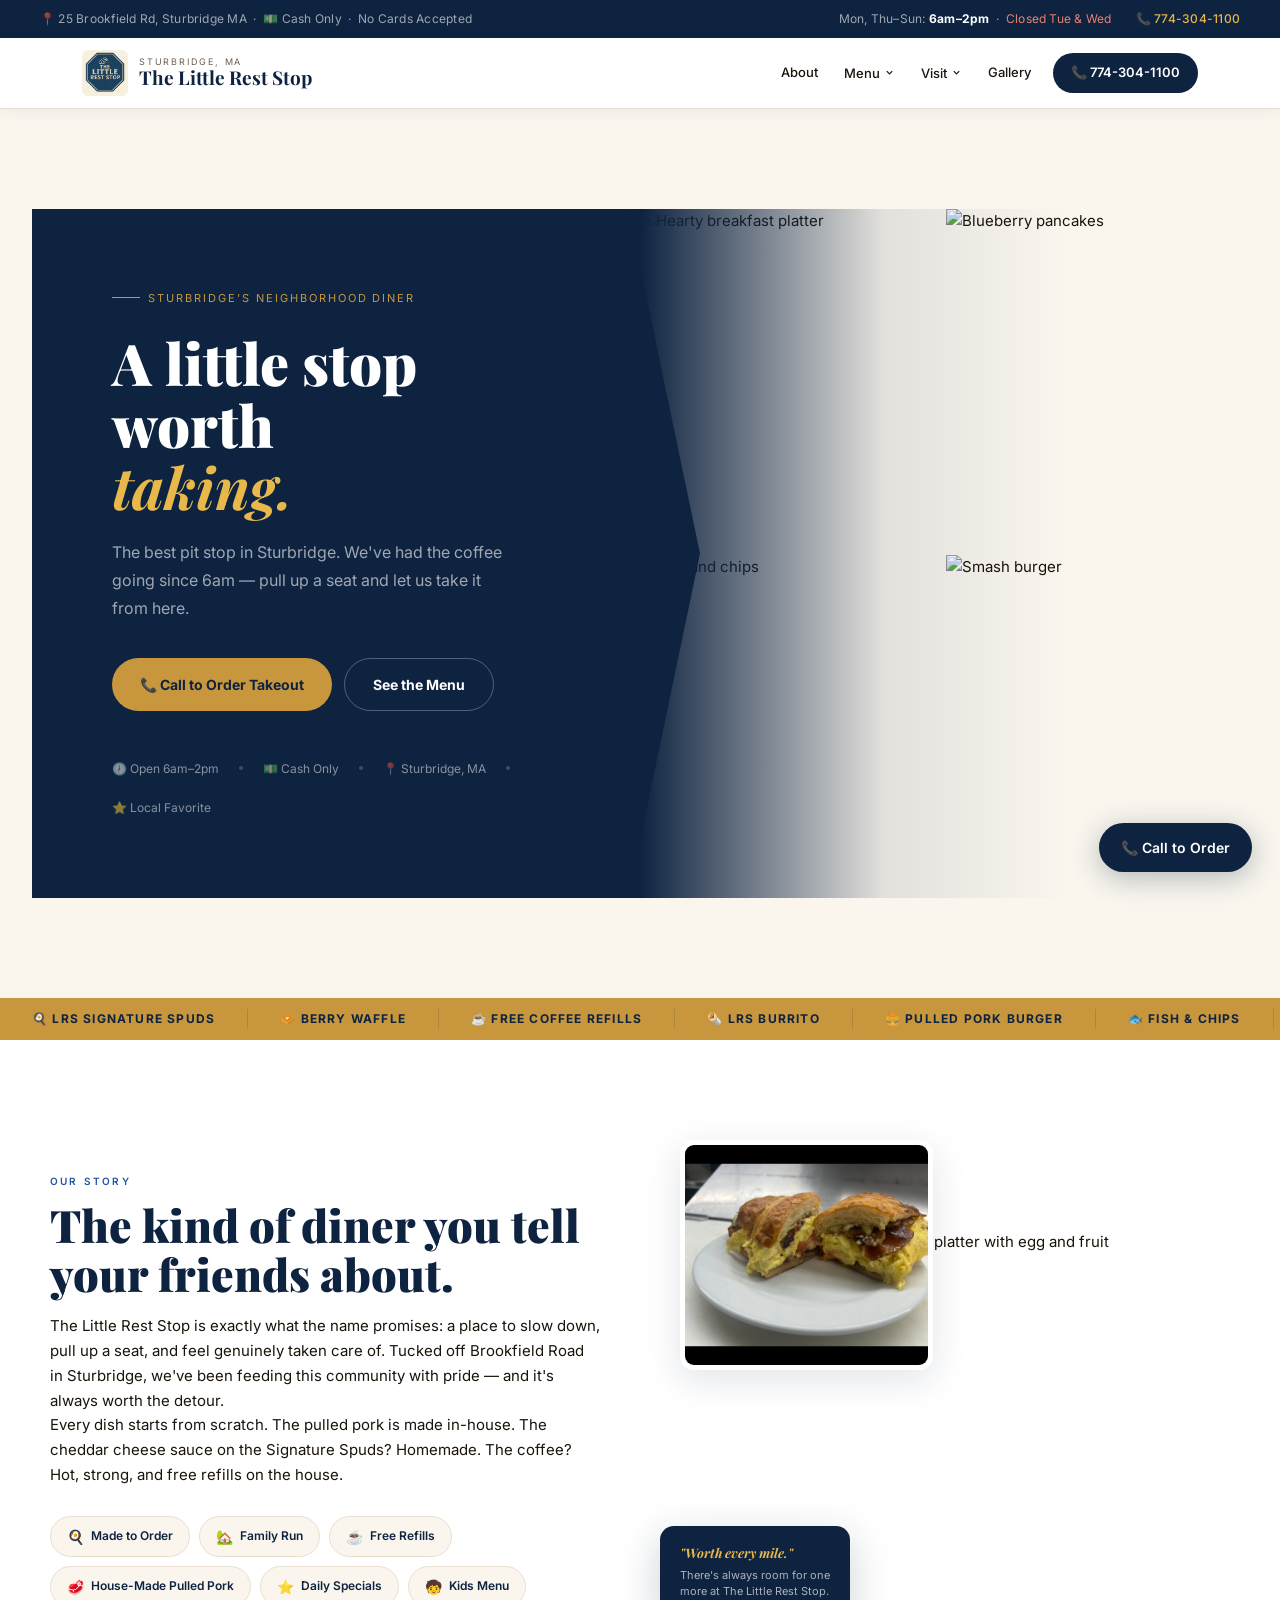
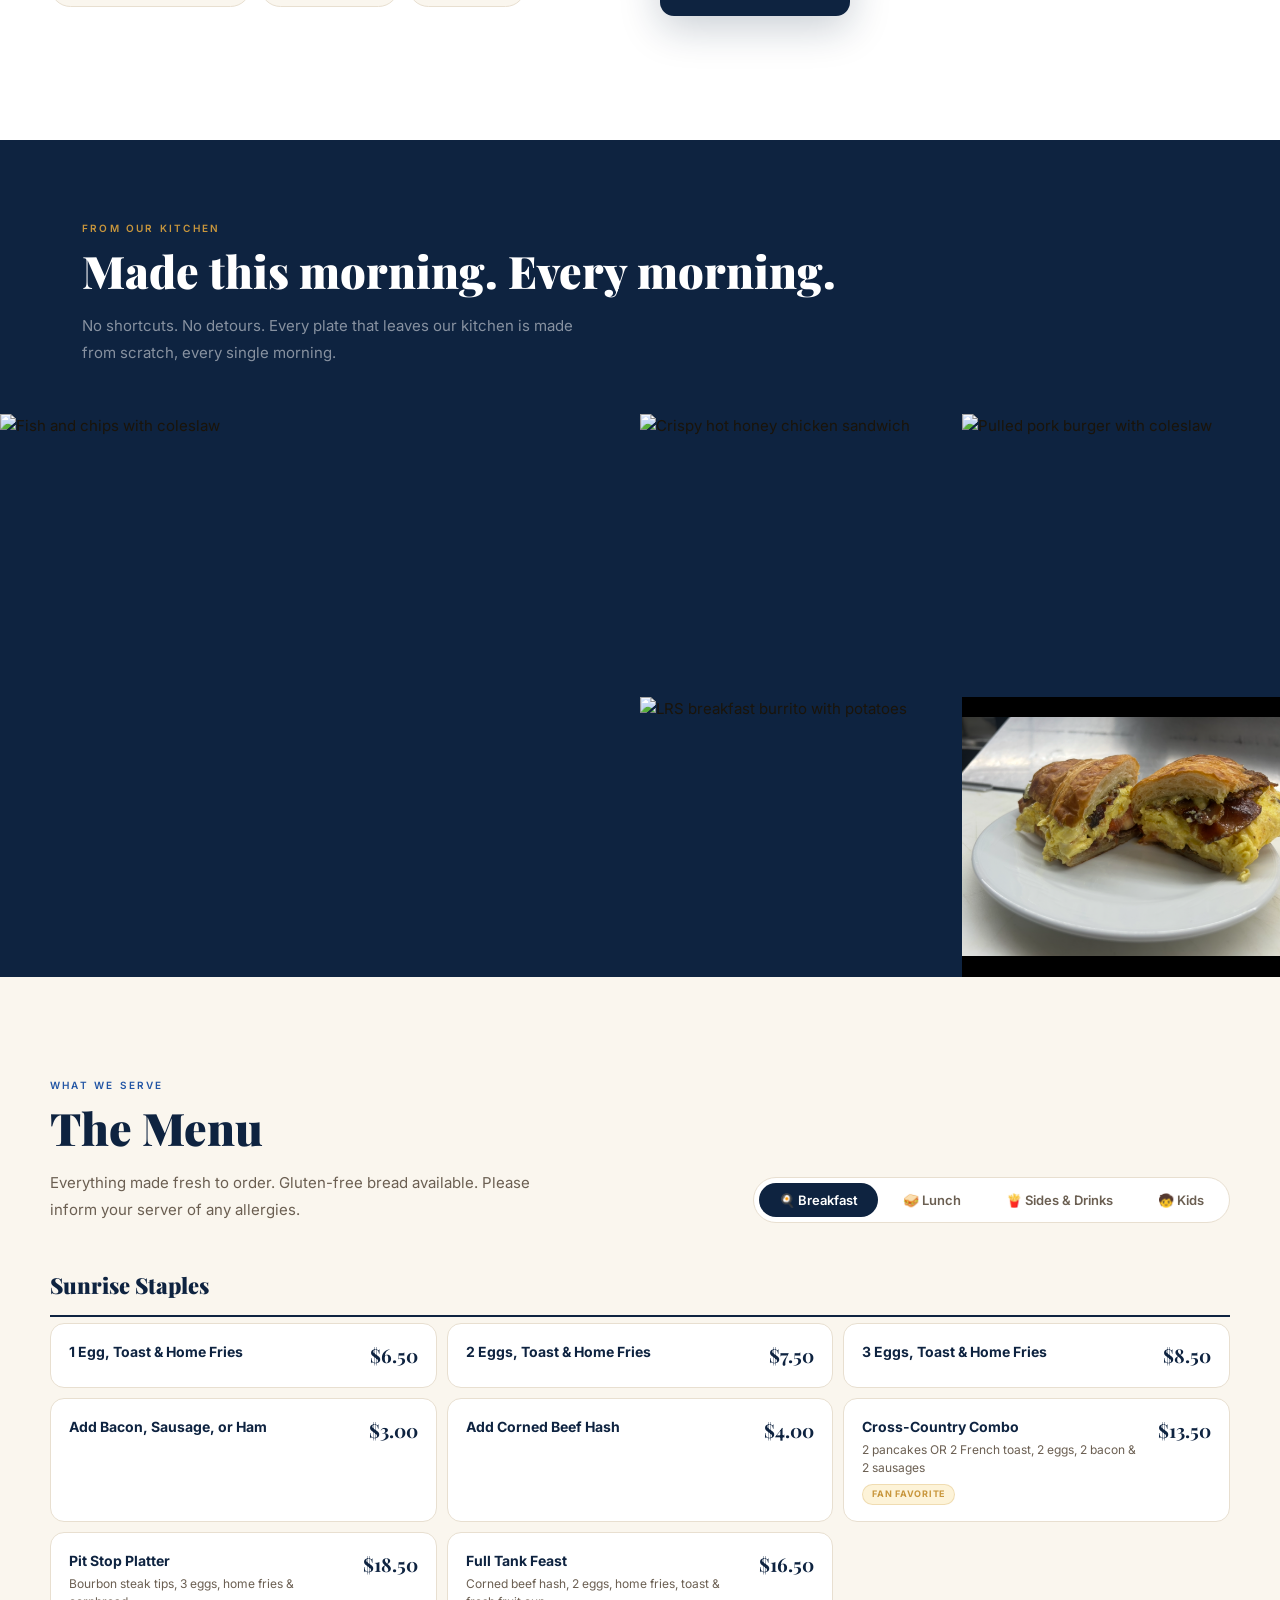
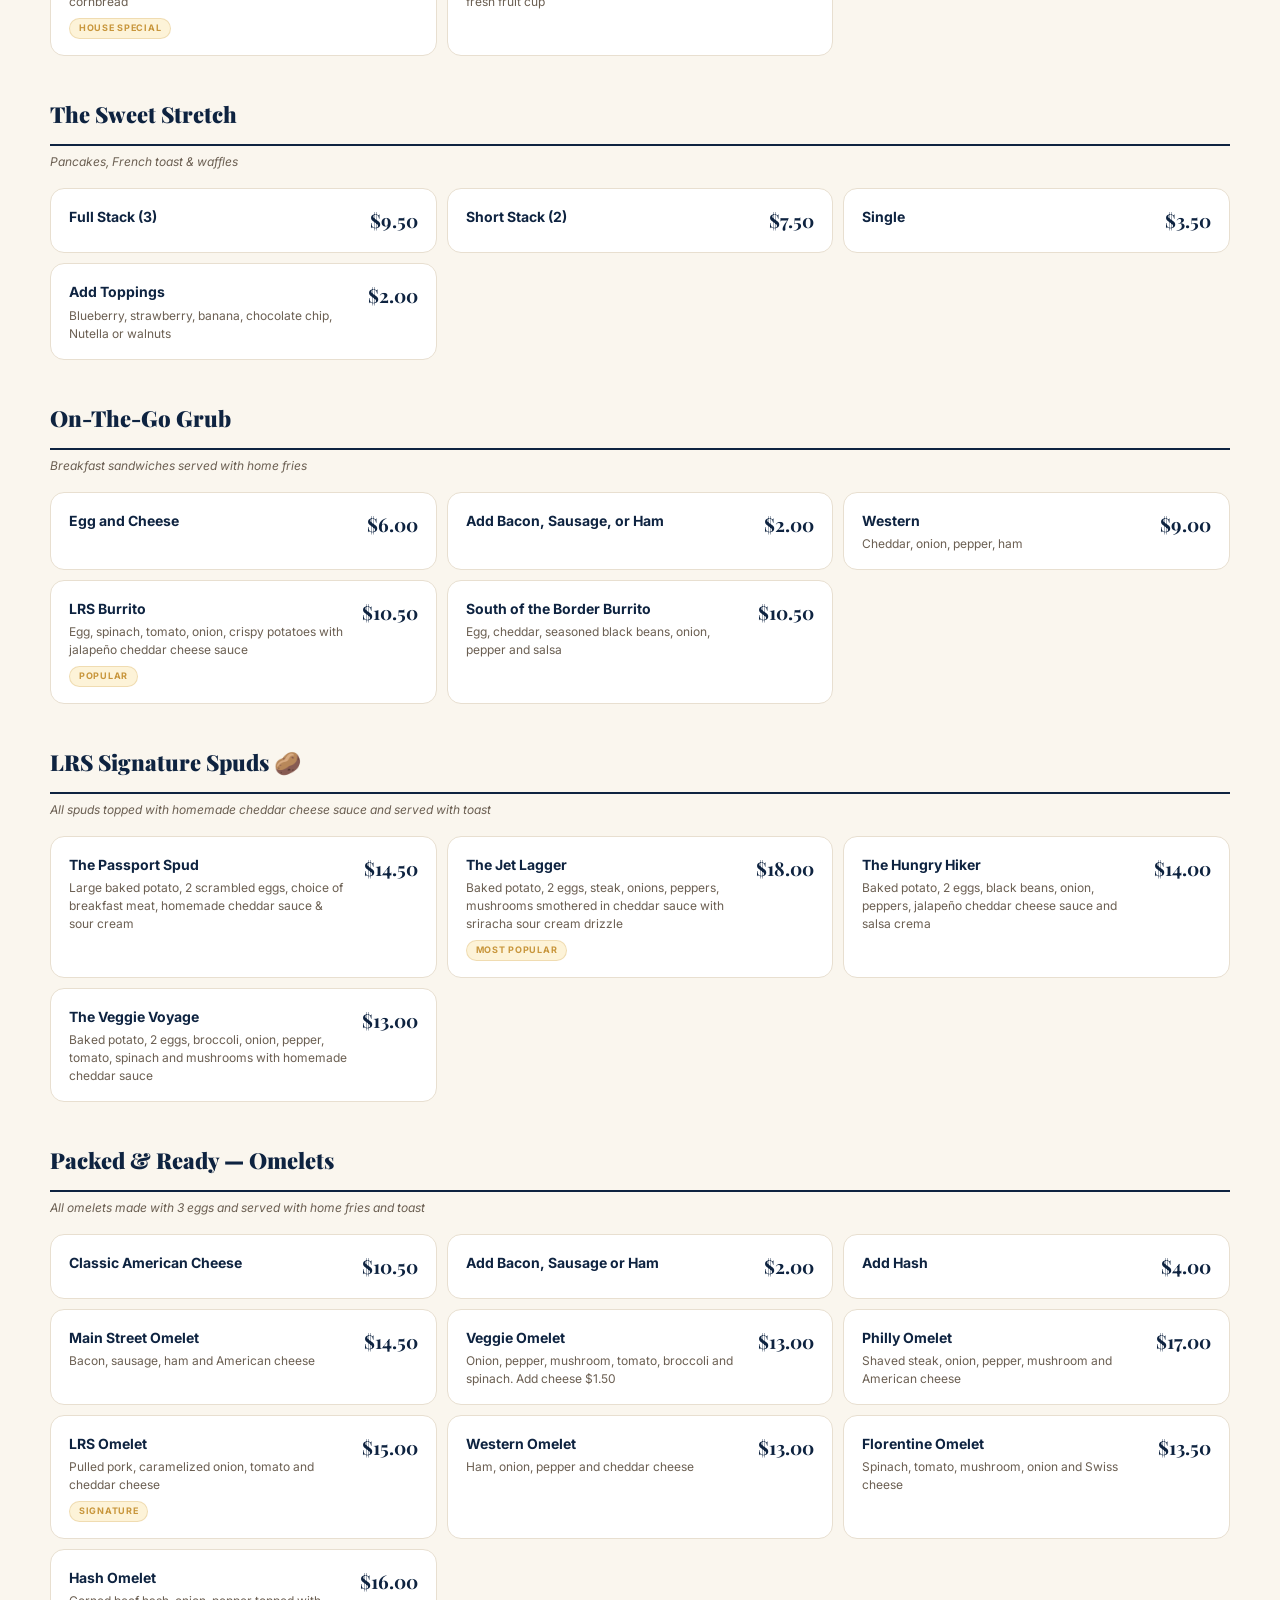
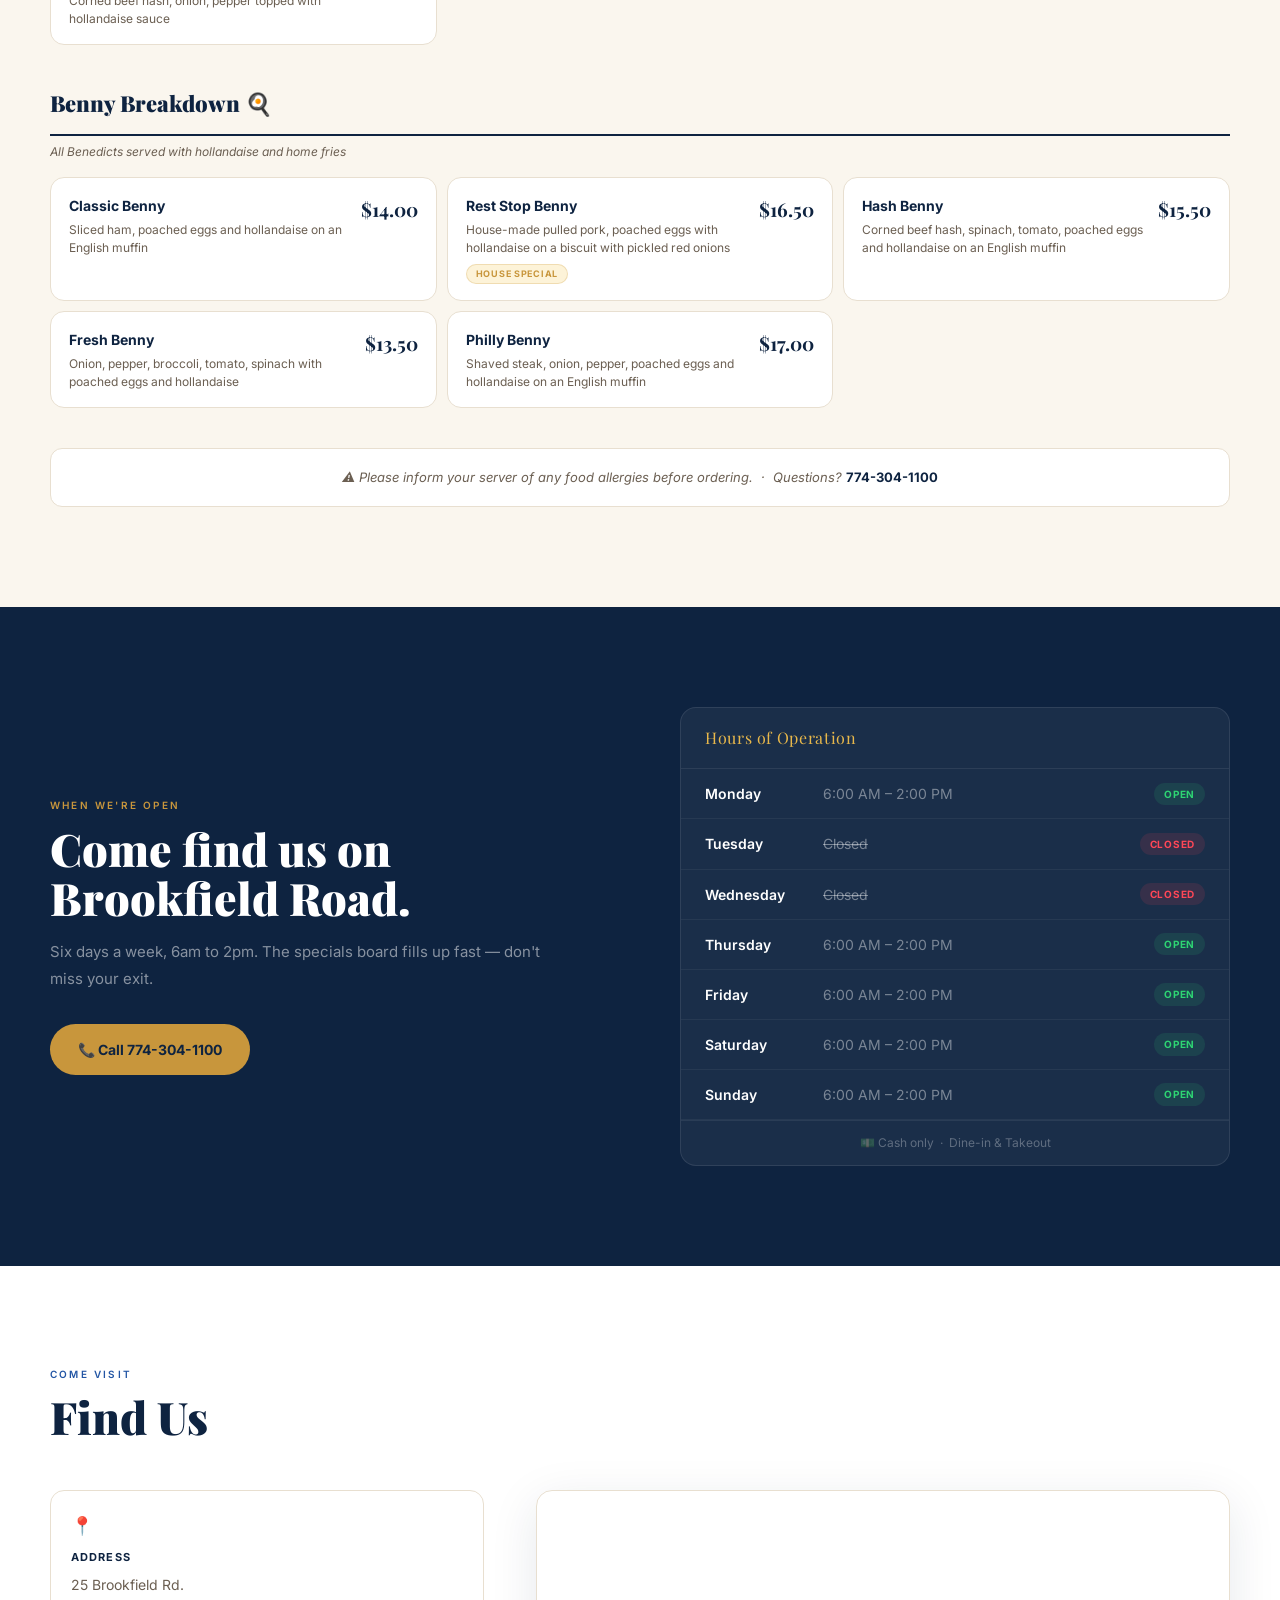
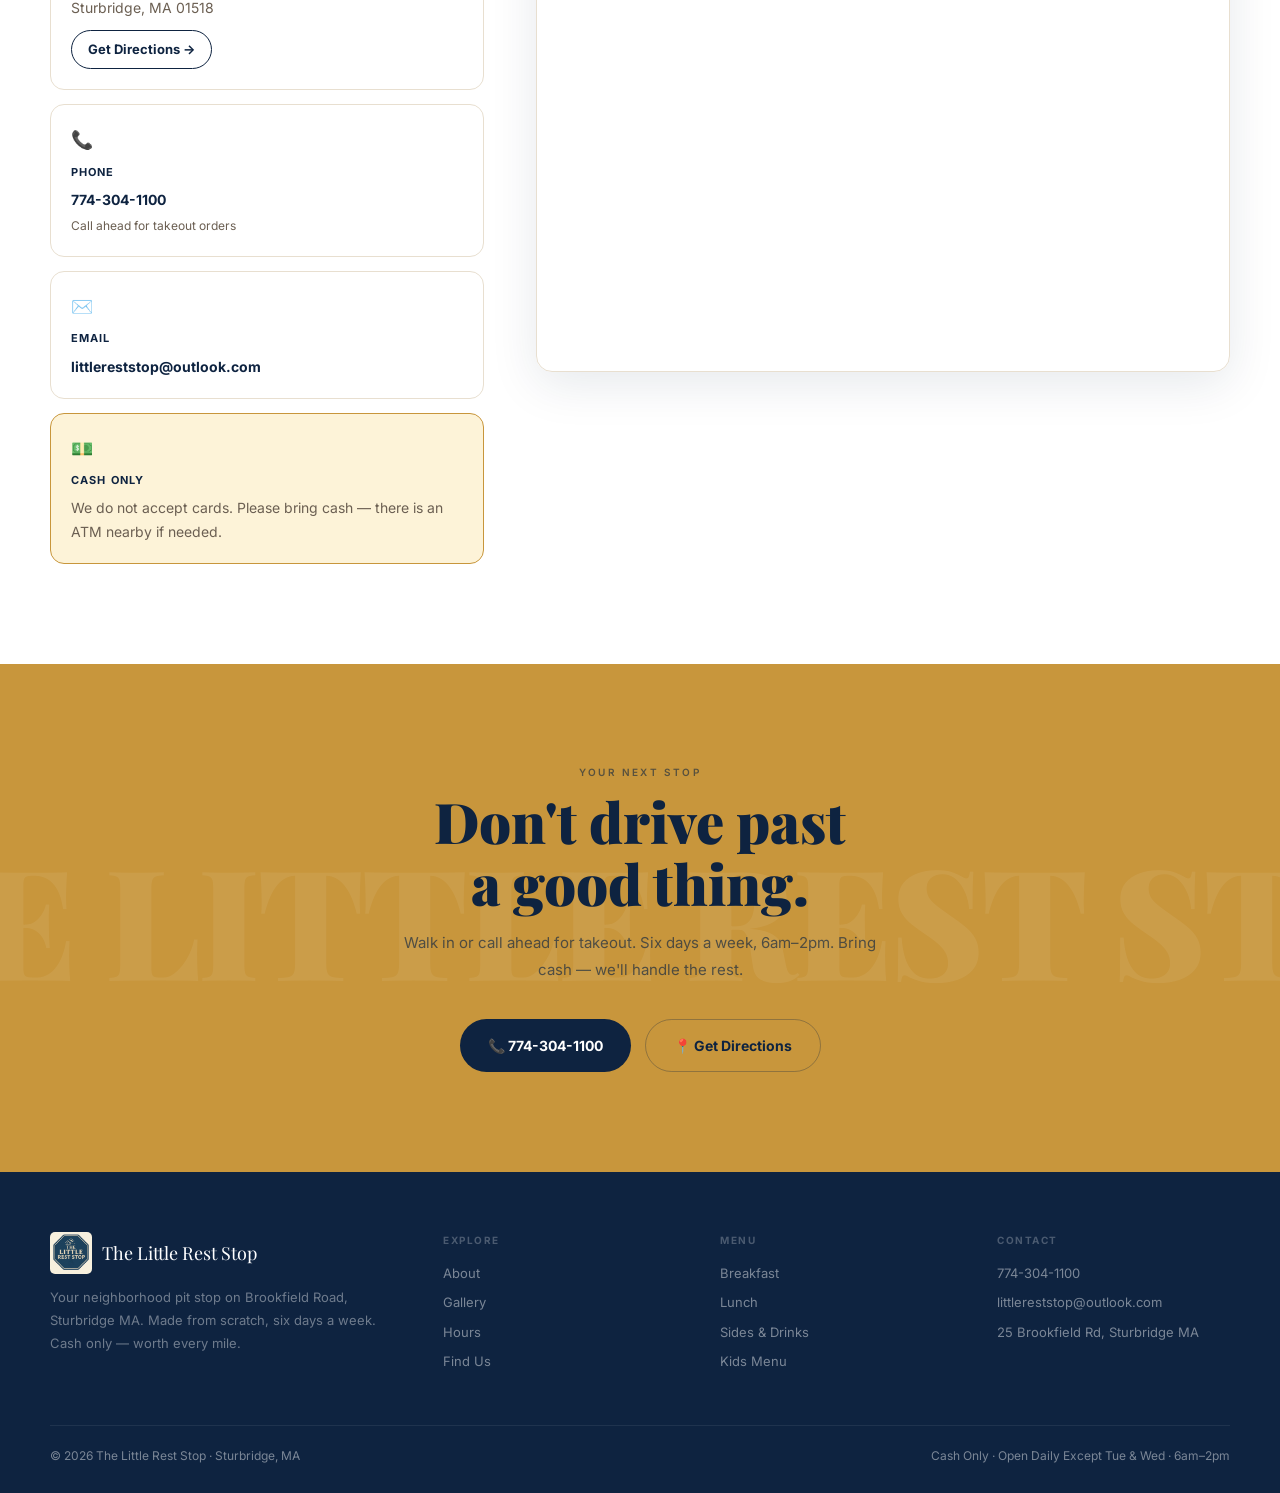
==== site/index.html @ a7ea1fb5 "Phase A: Move to projects, set up site/ folder and project-state" ====
<!DOCTYPE html>
<html lang="en">
<head>
<meta charset="UTF-8">
<meta name="viewport" content="width=device-width, initial-scale=1.0">
<title>The Little Rest Stop | Breakfast & Lunch Diner — Sturbridge, MA</title>
<meta name="description" content="Sturbridge's favorite neighborhood diner. Homestyle breakfast & lunch made fresh daily. Open 6am–2pm. Cash only. Call 774-304-1100.">
<meta name="keywords" content="diner Sturbridge MA, breakfast Sturbridge, Little Rest Stop, lunch Sturbridge Massachusetts">
<link rel="preconnect" href="https://fonts.googleapis.com">
<link href="https://fonts.googleapis.com/css2?family=Playfair+Display:ital,wght@0,700;0,900;1,700&family=Fraunces:ital,wght@0,400;0,700;1,400;1,700&family=Inter:wght@300;400;500;600&display=swap" rel="stylesheet">
<style>
*{box-sizing:border-box;margin:0;padding:0}
:root{
  --navy:#0e2340;
  --navy-mid:#1a3a5c;
  --navy-light:#2255a4;
  --cream:#faf6ee;
  --warm:#f5ede0;
  --gold:#c8963c;
  --gold-light:#e8b84b;
  --gold-pale:#fdf3d8;
  --text:#1a140a;
  --muted:#6b5f52;
  --border:#e8dfd0;
  --white:#ffffff;
  --green:#1e5c38;
  --red-soft:#c0392b;
}
html{scroll-behavior:smooth}
body{font-family:'Inter',sans-serif;background:var(--cream);color:var(--text);font-size:15px;line-height:1.65;overflow-x:hidden}

/* ══ STICKY CTA BAR (Sweetgreen-inspired — always visible) ══ */
.sticky-cta{
  position:fixed;bottom:0;left:0;right:0;z-index:900;
  background:var(--navy);
  padding:12px 24px;
  display:flex;align-items:center;justify-content:space-between;
  gap:12px;
  box-shadow:0 -4px 24px rgba(14,35,64,.25);
  display:none; /* shown on mobile via JS */
}
.sticky-cta-text{color:rgba(255,255,255,.7);font-size:13px}
.sticky-cta-text strong{color:white}
.sticky-cta a{
  background:var(--gold);color:var(--navy);
  padding:10px 22px;border-radius:50px;
  font-weight:700;font-size:14px;text-decoration:none;
  white-space:nowrap;flex-shrink:0;
}

/* ══ FLOAT CALL (desktop) ══ */
.float-call{
  position:fixed;bottom:28px;right:28px;z-index:800;
  background:var(--navy);color:white;
  padding:13px 22px;border-radius:50px;
  font-size:14px;font-weight:600;text-decoration:none;
  box-shadow:0 6px 28px rgba(14,35,64,.3);
  display:flex;align-items:center;gap:8px;
  transition:transform .2s,box-shadow .2s;
}
.float-call:hover{transform:translateY(-2px);box-shadow:0 10px 36px rgba(14,35,64,.4)}

/* ══ TOP INFO BAR ══ */
.topbar{
  background:var(--navy);
  color:rgba(255,255,255,.6);
  padding:9px 40px;font-size:12px;
  display:flex;justify-content:space-between;align-items:center;
  flex-wrap:wrap;gap:6px;letter-spacing:.02em;
}
.topbar a{color:var(--gold-light);text-decoration:none;font-weight:500}
.topbar-right{display:flex;gap:24px;align-items:center}
@media(max-width:640px){.topbar{display:none}}

/* ══ HEADER ══ */
.header{
  background:rgba(255,255,255,.97);
  backdrop-filter:blur(12px);
  border-bottom:1px solid var(--border);
  position:sticky;top:0;z-index:100;
  box-shadow:0 1px 16px rgba(14,35,64,.06);
}
.header-inner{
  max-width:1180px;margin:0 auto;
  padding:0 32px;height:70px;
  display:flex;align-items:center;justify-content:space-between;
}
.logo{display:flex;align-items:center;gap:11px;text-decoration:none}
.logo img{height:46px;width:46px;object-fit:contain;border-radius:6px;flex-shrink:0}
.logo-words{display:flex;flex-direction:column;line-height:1.1}
.logo-sub{font-size:9px;letter-spacing:.2em;text-transform:uppercase;color:var(--muted)}
.logo-name{font-family:'Playfair Display',serif;font-size:19px;font-weight:700;color:var(--navy)}

/* NAV */
.nav{display:flex;align-items:center;gap:2px}
.ni{position:relative}
.nl{
  display:flex;align-items:center;gap:4px;
  padding:8px 12px;border-radius:7px;
  font-size:13px;font-weight:500;color:var(--text);
  text-decoration:none;cursor:pointer;
  transition:background .15s,color .15s;
  background:none;border:none;font-family:inherit;white-space:nowrap;
}
.nl:hover{background:var(--cream);color:var(--navy)}
.nl svg{width:11px;height:11px;transition:transform .2s}
.ni:hover .nl svg{transform:rotate(180deg)}
/* dropdown */
.dd{
  position:absolute;top:calc(100%+8px);left:0;
  background:var(--white);border:1px solid var(--border);
  border-radius:12px;padding:6px;min-width:200px;
  box-shadow:0 20px 56px rgba(14,35,64,.13);
  opacity:0;visibility:hidden;transform:translateY(-8px);
  transition:opacity .2s,transform .2s,visibility .2s;z-index:300;
}
.ni:hover .dd{opacity:1;visibility:visible;transform:translateY(0)}
.dd a{display:block;padding:9px 13px;border-radius:7px;font-size:13px;color:var(--text);text-decoration:none;transition:background .15s}
.dd a:hover{background:var(--cream);color:var(--navy)}
.dd-label{font-size:10px;letter-spacing:.14em;text-transform:uppercase;color:var(--muted);padding:8px 13px 4px;display:block}
.nav-phone{
  background:var(--navy);color:white !important;
  padding:9px 18px !important;border-radius:50px !important;
  font-weight:600 !important;margin-left:8px;
}
.nav-phone:hover{background:var(--navy-mid) !important}
.hbg{display:none;background:none;border:none;cursor:pointer;padding:6px;color:var(--navy);font-size:22px}

/* ══ MOBILE MENU ══ */
.mm{display:none;position:fixed;inset:0;background:var(--white);z-index:600;flex-direction:column;padding:22px 28px;overflow-y:auto}
.mm.open{display:flex}
.mm-top{display:flex;justify-content:space-between;align-items:center;margin-bottom:32px}
.mm-close{background:none;border:none;cursor:pointer;font-size:26px;color:var(--navy)}
.mm-link{display:block;font-size:21px;font-family:'Playfair Display',serif;font-weight:700;color:var(--navy);text-decoration:none;padding:13px 0;border-bottom:1px solid var(--border)}
.mm-foot{margin-top:auto;padding-top:28px;display:flex;flex-direction:column;gap:10px}
.mm-foot a{display:block;text-align:center;padding:15px;border-radius:50px;font-size:15px;font-weight:700;text-decoration:none}
.mm-call{background:var(--navy);color:white}
.mm-dir{background:var(--warm);color:var(--navy)}

/* ══ HERO — Full-bleed food photography (Canlis/Farmacy inspired) ══ */
.hero{
  position:relative;
  min-height:94vh;
  display:grid;grid-template-columns:1fr 1fr;
  align-items:stretch;
  overflow:hidden;
}
/* Left: text */
.hero-left{
  background:var(--navy);
  padding:80px 60px 80px max(48px,calc(50vw - 560px));
  display:flex;flex-direction:column;justify-content:center;
  position:relative;z-index:2;
}
.hero-left::after{
  content:'';position:absolute;top:0;right:-60px;bottom:0;width:120px;
  background:var(--navy);
  clip-path:polygon(0 0,40% 0,100% 50%,40% 100%,0 100%);
  z-index:3;
}
.hero-eyebrow{
  display:inline-flex;align-items:center;gap:8px;
  font-size:11px;letter-spacing:.18em;text-transform:uppercase;
  color:var(--gold);margin-bottom:24px;
}
.hero-eyebrow::before{content:'';width:28px;height:1px;background:var(--gold)}
.hero h1{
  font-family:'Playfair Display',serif;
  font-size:clamp(38px,4.5vw,62px);
  line-height:1.08;color:white;
  font-weight:900;margin-bottom:20px;
}
.hero h1 em{font-style:italic;color:var(--gold-light);font-weight:700}
.hero-sub{
  font-size:16px;color:rgba(255,255,255,.6);
  max-width:400px;margin-bottom:36px;line-height:1.75;
}
.hero-ctas{display:flex;gap:12px;flex-wrap:wrap;margin-bottom:48px}
.btn{
  display:inline-flex;align-items:center;gap:7px;
  padding:14px 28px;border-radius:50px;
  font-size:14px;font-weight:700;text-decoration:none;
  transition:all .2s;cursor:pointer;border:none;font-family:inherit;
}
.btn-gold{background:var(--gold);color:var(--navy)}
.btn-gold:hover{background:var(--gold-light);transform:translateY(-1px);box-shadow:0 6px 24px rgba(200,150,60,.35)}
.btn-ghost{border:1.5px solid rgba(255,255,255,.28);color:white;background:none}
.btn-ghost:hover{border-color:white;background:rgba(255,255,255,.06)}
.btn-navy{background:var(--navy);color:white}
.btn-navy:hover{background:var(--navy-mid)}
.hero-trust{display:flex;align-items:center;gap:20px;flex-wrap:wrap}
.trust-item{display:flex;align-items:center;gap:7px;font-size:12px;color:rgba(255,255,255,.5)}
.trust-dot{width:4px;height:4px;border-radius:50%;background:rgba(255,255,255,.2)}

/* Right: photo mosaic */
.hero-right{
  position:relative;overflow:hidden;
  display:grid;grid-template-columns:1fr 1fr;grid-template-rows:1fr 1fr;gap:3px;
}
.hero-photo{overflow:hidden}
.hero-photo img{width:100%;height:100%;object-fit:cover;transition:transform 6s ease}
.hero-photo:hover img{transform:scale(1.04)}
.hero-photo:first-child{grid-row:span 2}
.hero-overlay{
  position:absolute;inset:0;
  background:linear-gradient(90deg,var(--navy) 0%,rgba(14,35,64,.1) 40%,transparent 70%);
  z-index:1;pointer-events:none;
}

/* ══ MARQUEE (gold tape) ══ */
.marquee{background:var(--gold);overflow:hidden;padding:11px 0;position:relative;z-index:5}
.mq-inner{display:flex;animation:mqscroll 30s linear infinite;width:max-content}
.mq-item{font-size:12px;font-weight:700;letter-spacing:.1em;text-transform:uppercase;color:var(--navy);white-space:nowrap;padding:0 32px;border-right:1px solid rgba(14,35,64,.15)}
@keyframes mqscroll{0%{transform:translateX(0)}100%{transform:translateX(-50%)}}

/* ══ SECTIONS ══ */
section{padding:100px 32px}
.container{max-width:1180px;margin:0 auto}
.eyebrow{font-size:10px;letter-spacing:.22em;text-transform:uppercase;color:var(--navy-light);margin-bottom:10px;display:block;font-weight:600}
.section-h{font-family:'Playfair Display',serif;font-size:clamp(28px,3.5vw,46px);color:var(--navy);line-height:1.1;margin-bottom:16px;font-weight:900}
.section-p{font-size:15px;color:var(--muted);line-height:1.8;max-width:500px}
.c{text-align:center}.section-p.c{margin:0 auto 44px}

/* ══ ABOUT — story-driven (Canlis/Farmacy inspired) ══ */
.about{background:var(--white)}
.about-wrap{display:grid;grid-template-columns:1fr 1fr;gap:80px;align-items:center}
.about-body p{color:var(--muted);line-height:1.85;margin-bottom:16px;font-size:15px}
.about-pills{display:flex;flex-wrap:wrap;gap:9px;margin-top:28px}
.pill{
  display:flex;align-items:center;gap:7px;
  background:var(--cream);border:1px solid var(--border);
  padding:8px 16px;border-radius:50px;
  font-size:12px;font-weight:600;color:var(--navy);
}
.pill-icon{font-size:14px}
/* image collage */
.about-photos{position:relative;height:500px}
.ap-main{position:absolute;right:0;bottom:0;width:75%;height:82%;border-radius:20px;overflow:hidden}
.ap-main img{width:100%;height:100%;object-fit:cover}
.ap-sm{position:absolute;top:0;left:0;width:46%;height:46%;border-radius:14px;overflow:hidden;border:5px solid white;box-shadow:0 10px 36px rgba(14,35,64,.12)}
.ap-sm img{width:100%;height:100%;object-fit:cover}
.ap-tag{
  position:absolute;bottom:24px;left:-20px;
  background:var(--navy);color:white;
  padding:16px 20px;border-radius:14px;max-width:190px;
  box-shadow:0 12px 40px rgba(14,35,64,.22);
}
.ap-tag strong{color:var(--gold-light);font-size:13px;display:block;margin-bottom:4px;font-family:'Playfair Display',serif;font-style:italic}
.ap-tag p{font-size:11px;color:rgba(255,255,255,.65);line-height:1.5}

/* ══ GALLERY — full-bleed grid (Canlis large photography) ══ */
.gallery-sec{background:var(--navy);padding:80px 0 0}
.gallery-intro{padding:0 32px;max-width:1180px;margin:0 auto 48px}
.gallery-intro .eyebrow{color:var(--gold)}
.gallery-intro .section-h{color:white}
.gallery-intro .section-p{color:rgba(255,255,255,.5)}
.photo-grid{
  display:grid;
  grid-template-columns:2fr 1fr 1fr;
  grid-template-rows:280px 280px;
  gap:3px;
}
.pg{overflow:hidden;position:relative;cursor:pointer}
.pg:first-child{grid-row:span 2}
.pg img{width:100%;height:100%;object-fit:cover;transition:transform .5s ease,filter .3s}
.pg:hover img{transform:scale(1.05);filter:brightness(1.08)}
.pg-label{
  position:absolute;bottom:0;left:0;right:0;
  background:linear-gradient(to top,rgba(14,35,64,.75) 0%,transparent 80%);
  padding:24px 20px 16px;
  opacity:0;transition:opacity .3s;
}
.pg:hover .pg-label{opacity:1}
.pg-label span{color:white;font-size:14px;font-weight:600;font-family:'Playfair Display',serif;font-style:italic}
/* row 2 photos */
.pg:nth-child(2),.pg:nth-child(3),.pg:nth-child(4),.pg:nth-child(5){height:100%}

/* ══ MENU — tab layout, card-based (Dishoom personality) ══ */
.menu-sec{background:var(--cream)}
.menu-header{
  display:flex;justify-content:space-between;
  align-items:flex-end;margin-bottom:44px;flex-wrap:wrap;gap:16px;
}
.tabs{
  display:flex;gap:5px;background:var(--white);
  padding:5px;border-radius:50px;border:1px solid var(--border);flex-wrap:wrap;
}
.tab{
  padding:9px 20px;border-radius:50px;border:none;
  font-family:inherit;font-size:13px;font-weight:600;cursor:pointer;
  background:none;color:var(--muted);transition:all .2s;white-space:nowrap;
}
.tab.on{background:var(--navy);color:white}
.panel{display:none}.panel.on{display:block}
/* category */
.cat{margin-bottom:40px}
.cat-head{
  display:flex;align-items:center;gap:12px;
  margin-bottom:6px;padding-bottom:12px;
  border-bottom:2px solid var(--navy);
}
.cat-title{font-family:'Playfair Display',serif;font-size:22px;font-weight:900;color:var(--navy)}
.cat-note{font-size:12px;color:var(--muted);font-style:italic;margin-bottom:16px}
.cat-grid{display:grid;grid-template-columns:repeat(auto-fill,minmax(290px,1fr));gap:10px}
.mi{
  background:var(--white);border:1px solid var(--border);
  border-radius:14px;padding:16px 18px;
  display:flex;justify-content:space-between;align-items:flex-start;gap:14px;
  transition:box-shadow .2s,transform .15s;
}
.mi:hover{box-shadow:0 6px 24px rgba(14,35,64,.08);transform:translateY(-2px)}
.mi-n{font-weight:700;font-size:14px;color:var(--navy);margin-bottom:3px}
.mi-d{font-size:12px;color:var(--muted);line-height:1.5}
.mi-tag{
  display:inline-block;margin-top:7px;
  font-size:9px;letter-spacing:.08em;text-transform:uppercase;
  background:var(--gold-pale);color:var(--gold);
  padding:2px 9px;border-radius:50px;border:1px solid rgba(200,150,60,.25);
  font-weight:700;
}
.mi-price{
  font-family:'Playfair Display',serif;font-size:19px;
  font-weight:700;color:var(--navy);white-space:nowrap;flex-shrink:0;
}
/* sides table */
.sides-grid{display:grid;grid-template-columns:repeat(auto-fill,minmax(185px,1fr));gap:8px}
.si{
  background:var(--white);border:1px solid var(--border);border-radius:10px;
  padding:11px 15px;display:flex;justify-content:space-between;align-items:center;
}
.si-n{font-size:13px;font-weight:500;color:var(--text)}
.si-p{font-family:'Playfair Display',serif;font-size:15px;font-weight:700;color:var(--navy)}
.menu-note{
  margin-top:32px;text-align:center;
  background:var(--white);border:1px solid var(--border);border-radius:12px;
  padding:18px;font-size:13px;color:var(--muted);font-style:italic;
}
.menu-note a{color:var(--navy);font-weight:700;text-decoration:none;font-style:normal}

/* ══ HOURS — Dark section ══ */
.hours-sec{background:var(--navy)}
.hours-wrap{display:grid;grid-template-columns:1fr 1fr;gap:80px;align-items:center}
.hours-wrap .eyebrow{color:var(--gold)}
.hours-wrap .section-h{color:white}
.hours-wrap .section-p{color:rgba(255,255,255,.5);margin-bottom:32px}
.htable{background:rgba(255,255,255,.05);border-radius:16px;overflow:hidden;border:1px solid rgba(255,255,255,.09)}
.htable-title{padding:17px 24px;font-family:'Playfair Display',serif;font-size:16px;color:var(--gold-light);border-bottom:1px solid rgba(255,255,255,.08);letter-spacing:.04em}
.hr2{display:flex;align-items:center;padding:13px 24px;border-bottom:1px solid rgba(255,255,255,.05);gap:10px}
.hr2:last-of-type{border-bottom:none}
.hday{font-size:14px;font-weight:600;color:white;width:108px;flex-shrink:0}
.htime{flex:1;font-size:14px;color:rgba(255,255,255,.42)}
.hb{font-size:10px;font-weight:700;letter-spacing:.07em;text-transform:uppercase;padding:3px 10px;border-radius:50px}
.ho{background:rgba(46,213,115,.12);color:#2ed573}
.hc{background:rgba(255,71,87,.12);color:#ff4757}
.htable-foot{padding:12px 24px;font-size:12px;color:rgba(255,255,255,.3);text-align:center;border-top:1px solid rgba(255,255,255,.07)}

/* ══ LOCATION ══ */
.loc-sec{background:var(--white)}
.loc-wrap{display:grid;grid-template-columns:1fr 1.6fr;gap:52px;align-items:start;margin-top:48px}
.loc-cards{display:flex;flex-direction:column;gap:14px}
.lc{border:1px solid var(--border);border-radius:14px;padding:20px;transition:box-shadow .2s,border-color .2s}
.lc:hover{box-shadow:0 4px 18px rgba(14,35,64,.07);border-color:rgba(14,35,64,.15)}
.lc.hl{border-color:var(--gold);background:var(--gold-pale)}
.lc-icon{font-size:18px;margin-bottom:8px;display:block}
.lc h3{font-size:11px;font-weight:700;text-transform:uppercase;letter-spacing:.1em;color:var(--navy);margin-bottom:7px}
.lc p{font-size:14px;color:var(--muted);line-height:1.65}
.lc a{color:var(--navy);font-weight:700;text-decoration:none}
.lc a:hover{text-decoration:underline}
.dir-btn{
  display:inline-flex;align-items:center;gap:5px;
  margin-top:10px;padding:8px 16px;border-radius:50px;
  border:1.5px solid var(--navy);color:var(--navy);
  font-size:13px;font-weight:700;text-decoration:none;
  transition:all .2s;
}
.dir-btn:hover{background:var(--navy);color:white}
.map-block{border-radius:16px;overflow:hidden;box-shadow:0 12px 48px rgba(14,35,64,.1);border:1px solid var(--border)}
.map-block iframe{display:block}

/* ══ CTA SECTION (Sweetgreen-inspired — big, bold, conversion) ══ */
.cta-sec{
  background:var(--gold);
  padding:100px 32px;text-align:center;
  position:relative;overflow:hidden;
}
.cta-sec::before{
  content:'THE LITTLE REST STOP';
  position:absolute;top:50%;left:50%;transform:translate(-50%,-50%);
  font-family:'Playfair Display',serif;font-size:clamp(60px,12vw,160px);
  font-weight:900;color:rgba(255,255,255,.07);white-space:nowrap;
  pointer-events:none;letter-spacing:-.02em;
}
.cta-inner{max-width:600px;margin:0 auto;position:relative;z-index:1}
.cta-sec .eyebrow{color:rgba(14,35,64,.6)}
.cta-sec .section-h{color:var(--navy);font-size:clamp(32px,5vw,56px)}
.cta-sec .section-p{color:rgba(14,35,64,.65);margin:0 auto 36px}
.cta-btns{display:flex;gap:14px;justify-content:center;flex-wrap:wrap}

/* ══ FOOTER ══ */
footer{background:var(--navy);color:rgba(255,255,255,.45);padding:60px 32px 28px}
.footer-in{max-width:1180px;margin:0 auto}
.footer-top{display:grid;grid-template-columns:1.5fr 1fr 1fr 1fr;gap:44px;margin-bottom:44px}
.f-logo{display:flex;align-items:center;gap:10px;margin-bottom:12px}
.f-logo img{height:42px;width:42px;object-fit:contain;border-radius:5px}
.f-logo-name{font-family:'Playfair Display',serif;font-size:18px;color:white}
.f-brand p{font-size:13px;line-height:1.75;color:rgba(255,255,255,.4)}
.f-col h4{font-size:10px;letter-spacing:.15em;text-transform:uppercase;color:rgba(255,255,255,.25);margin-bottom:14px}
.f-col a{display:block;font-size:13px;color:rgba(255,255,255,.45);text-decoration:none;margin-bottom:8px;transition:color .2s}
.f-col a:hover{color:var(--gold-light)}
.footer-bot{
  border-top:1px solid rgba(255,255,255,.07);padding-top:20px;
  display:flex;justify-content:space-between;flex-wrap:wrap;
  gap:8px;font-size:12px;
}

/* ══ REVEAL ANIMATION ══ */
.rev{opacity:0;transform:translateY(22px);transition:opacity .65s ease,transform .65s ease}
.rev.in{opacity:1;transform:translateY(0)}
.d1{transition-delay:.1s}.d2{transition-delay:.2s}.d3{transition-delay:.3s}

/* ══ RESPONSIVE ══ */
@media(max-width:1024px){
  .hero{grid-template-columns:1fr;min-height:auto}
  .hero-left{padding:72px 24px;clip-path:none}
  .hero-left::after{display:none}
  .hero-right{height:340px;grid-template-columns:1fr 1fr 1fr;grid-template-rows:1fr}
  .hero-photo:first-child{grid-row:span 1}
  .about-wrap,.hours-wrap,.loc-wrap{grid-template-columns:1fr;gap:40px}
  .about-photos{height:300px}
  .photo-grid{grid-template-columns:1fr 1fr;grid-template-rows:200px 200px}
  .pg:first-child{grid-row:span 1}
  .footer-top{grid-template-columns:1fr 1fr;gap:28px}
}
@media(max-width:768px){
  .nav{display:none}
  .hbg{display:block}
  section{padding:64px 20px}
  .hero-left{padding:60px 20px}
  .hero-right{display:none}
  .photo-grid{grid-template-columns:1fr 1fr;grid-template-rows:170px 170px}
  .menu-header{flex-direction:column;align-items:flex-start}
  .tabs{width:100%}
  .footer-top{grid-template-columns:1fr}
  .cta-sec{padding:72px 20px}
  .float-call{display:none}
  .sticky-cta{display:flex}
}
</style>
</head>
<body>

<!-- STICKY MOBILE CTA (Sweetgreen inspired) -->
<div class="sticky-cta" id="stickyCta">
  <div class="sticky-cta-text"><strong>The Little Rest Stop</strong><br>Open 6am–2pm · Cash Only</div>
  <a href="tel:7743041100">📞 Call to Order</a>
</div>

<!-- FLOAT CALL (desktop) -->
<a href="tel:7743041100" class="float-call">📞 Call to Order</a>

<!-- TOP BAR -->
<div class="topbar">
  <span>📍 25 Brookfield Rd, Sturbridge MA &nbsp;·&nbsp; 💵 Cash Only &nbsp;·&nbsp; No Cards Accepted</span>
  <div class="topbar-right">
    <span>Mon, Thu–Sun: <strong style="color:white">6am–2pm</strong> &nbsp;·&nbsp; <span style="color:rgba(255,140,120,.9)">Closed Tue & Wed</span></span>
    <a href="tel:7743041100">📞 774-304-1100</a>
  </div>
</div>

<!-- HEADER -->
<header class="header">
  <div class="header-inner">
    <a href="#" class="logo">
      <img src="logo.jpeg" alt="The Little Rest Stop logo">
      <div class="logo-words">
        <span class="logo-sub">Sturbridge, MA</span>
        <span class="logo-name">The Little Rest Stop</span>
      </div>
    </a>
    <nav class="nav">
      <div class="ni"><a href="#about" class="nl">About</a></div>
      <div class="ni">
        <button class="nl">Menu <svg viewBox="0 0 24 24" fill="none" stroke="currentColor" stroke-width="2.5"><path d="M6 9l6 6 6-6"/></svg></button>
        <div class="dd">
          <span class="dd-label">Browse Menu</span>
          <a href="#menu" onclick="setTab('breakfast')">🍳 Breakfast</a>
          <a href="#menu" onclick="setTab('lunch')">🥪 Lunch</a>
          <a href="#menu" onclick="setTab('sides')">🍟 Sides & Drinks</a>
          <a href="#menu" onclick="setTab('kids')">🧒 Kids Menu</a>
        </div>
      </div>
      <div class="ni">
        <button class="nl">Visit <svg viewBox="0 0 24 24" fill="none" stroke="currentColor" stroke-width="2.5"><path d="M6 9l6 6 6-6"/></svg></button>
        <div class="dd">
          <span class="dd-label">Plan Your Visit</span>
          <a href="#hours">🕖 Hours</a>
          <a href="#gallery">📸 Gallery</a>
          <a href="#location">📍 Find Us</a>
          <a href="https://maps.google.com/?q=25+Brookfield+Rd+Sturbridge+MA" target="_blank">🗺️ Directions</a>
        </div>
      </div>
      <div class="ni"><a href="#gallery" class="nl">Gallery</a></div>
      <a href="tel:7743041100" class="nl nav-phone">📞 774-304-1100</a>
    </nav>
    <button class="hbg" onclick="toggleMM()">☰</button>
  </div>
</header>

<!-- MOBILE MENU -->
<div class="mm" id="mm">
  <div class="mm-top">
    <img src="logo.jpeg" alt="Logo" style="height:42px;border-radius:5px">
    <button class="mm-close" onclick="toggleMM()">✕</button>
  </div>
  <a href="#about" class="mm-link" onclick="toggleMM()">About</a>
  <a href="#menu" class="mm-link" onclick="toggleMM();setTab('breakfast')">Breakfast</a>
  <a href="#menu" class="mm-link" onclick="toggleMM();setTab('lunch')">Lunch</a>
  <a href="#hours" class="mm-link" onclick="toggleMM()">Hours</a>
  <a href="#gallery" class="mm-link" onclick="toggleMM()">Gallery</a>
  <a href="#location" class="mm-link" onclick="toggleMM()">Find Us</a>
  <div class="mm-foot">
    <a href="tel:7743041100" class="mm-call">📞 774-304-1100</a>
    <a href="https://maps.google.com/?q=25+Brookfield+Rd+Sturbridge+MA" target="_blank" class="mm-dir">📍 Get Directions</a>
  </div>
</div>

<!-- HERO — split: story left, food photos right -->
<section class="hero" aria-label="Hero section">
  <div class="hero-left">
    <div class="hero-eyebrow">Sturbridge's Neighborhood Diner</div>
    <h1>A little stop<br>worth<br><em>taking.</em></h1>
    <p class="hero-sub">The best pit stop in Sturbridge. We've had the coffee going since 6am — pull up a seat and let us take it from here.</p>
    <div class="hero-ctas">
      <a href="tel:7743041100" class="btn btn-gold">📞 Call to Order Takeout</a>
      <a href="#menu" class="btn btn-ghost">See the Menu</a>
    </div>
    <div class="hero-trust">
      <div class="trust-item">🕖 Open 6am–2pm</div>
      <div class="trust-dot"></div>
      <div class="trust-item">💵 Cash Only</div>
      <div class="trust-dot"></div>
      <div class="trust-item">📍 Sturbridge, MA</div>
      <div class="trust-dot"></div>
      <div class="trust-item">⭐ Local Favorite</div>
    </div>
  </div>
  <div class="hero-right">
    <div class="hero-overlay"></div>
    <div class="hero-photo"><img src="food9.png" alt="Hearty breakfast platter" loading="eager"></div>
    <div class="hero-photo"><img src="food2.png" alt="Blueberry pancakes" loading="eager"></div>
    <div class="hero-photo"><img src="food6.png" alt="Fish and chips" loading="eager"></div>
    <div class="hero-photo"><img src="food7.png" alt="Smash burger" loading="eager"></div>
  </div>
</section>

<!-- MARQUEE -->
<div class="marquee" aria-hidden="true">
  <div class="mq-inner">
    <span class="mq-item">🍳 LRS Signature Spuds</span><span class="mq-item">🧇 Berry Waffle</span><span class="mq-item">☕ Free Coffee Refills</span><span class="mq-item">🌯 LRS Burrito</span><span class="mq-item">🍔 Pulled Pork Burger</span><span class="mq-item">🐟 Fish & Chips</span><span class="mq-item">🥚 Rest Stop Benny</span><span class="mq-item">🍖 Pit Stop Platter</span>
    <span class="mq-item">🍳 LRS Signature Spuds</span><span class="mq-item">🧇 Berry Waffle</span><span class="mq-item">☕ Free Coffee Refills</span><span class="mq-item">🌯 LRS Burrito</span><span class="mq-item">🍔 Pulled Pork Burger</span><span class="mq-item">🐟 Fish & Chips</span><span class="mq-item">🥚 Rest Stop Benny</span><span class="mq-item">🍖 Pit Stop Platter</span>
  </div>
</div>

<!-- ABOUT -->
<section class="about" id="about">
  <div class="container">
    <div class="about-wrap">
      <div class="rev">
        <span class="eyebrow">Our Story</span>
        <h2 class="section-h">The kind of diner you tell your friends about.</h2>
        <p class="about-body">The Little Rest Stop is exactly what the name promises: a place to slow down, pull up a seat, and feel genuinely taken care of. Tucked off Brookfield Road in Sturbridge, we've been feeding this community with pride — and it's always worth the detour.</p>
        <p class="about-body">Every dish starts from scratch. The pulled pork is made in-house. The cheddar cheese sauce on the Signature Spuds? Homemade. The coffee? Hot, strong, and free refills on the house.</p>
        <div class="about-pills">
          <div class="pill"><span class="pill-icon">🍳</span> Made to Order</div>
          <div class="pill"><span class="pill-icon">🏡</span> Family Run</div>
          <div class="pill"><span class="pill-icon">☕</span> Free Refills</div>
          <div class="pill"><span class="pill-icon">🥩</span> House-Made Pulled Pork</div>
          <div class="pill"><span class="pill-icon">⭐</span> Daily Specials</div>
          <div class="pill"><span class="pill-icon">🧒</span> Kids Menu</div>
        </div>
      </div>
      <div class="about-photos rev d2">
        <div class="ap-main"><img src="food5.png" alt="Full breakfast platter with egg and fruit"></div>
        <div class="ap-sm"><img src="food11.png" alt="Berry waffle with whipped cream" onerror="this.src='food4.png'"></div>
        <div class="ap-tag">
          <strong>"Worth every mile."</strong>
          <p>There's always room for one more at The Little Rest Stop.</p>
        </div>
      </div>
    </div>
  </div>
</section>

<!-- GALLERY — full-bleed (Canlis style) -->
<section class="gallery-sec" id="gallery" style="padding-bottom:0">
  <div class="gallery-intro rev">
    <span class="eyebrow">From Our Kitchen</span>
    <h2 class="section-h">Made this morning. Every morning.</h2>
    <p class="section-p">No shortcuts. No detours. Every plate that leaves our kitchen is made from scratch, every single morning.</p>
  </div>
  <div class="photo-grid rev d1">
    <div class="pg"><img src="food6.png" alt="Fish and chips with coleslaw"><div class="pg-label"><span>Beer-Battered Fish & Chips</span></div></div>
    <div class="pg"><img src="food1.png" alt="Crispy hot honey chicken sandwich"><div class="pg-label"><span>Crispy Hot Honey Chicken</span></div></div>
    <div class="pg"><img src="food3.png" alt="Pulled pork burger with coleslaw"><div class="pg-label"><span>Pulled Pork Burger</span></div></div>
    <div class="pg"><img src="food8.png" alt="LRS breakfast burrito with potatoes"><div class="pg-label"><span>LRS Breakfast Burrito</span></div></div>
    <div class="pg"><img src="food4.png" alt="Bacon egg croissant sandwich"><div class="pg-label"><span>Breakfast Croissant</span></div></div>
  </div>
</section>

<!-- MENU -->
<section class="menu-sec" id="menu">
  <div class="container">
    <div class="menu-header">
      <div class="rev">
        <span class="eyebrow">What We Serve</span>
        <h2 class="section-h">The Menu</h2>
        <p class="section-p">Everything made fresh to order. Gluten-free bread available. Please inform your server of any allergies.</p>
      </div>
      <div class="tabs">
        <button class="tab on" onclick="setTab('breakfast')" id="tab-breakfast">🍳 Breakfast</button>
        <button class="tab" onclick="setTab('lunch')" id="tab-lunch">🥪 Lunch</button>
        <button class="tab" onclick="setTab('sides')" id="tab-sides">🍟 Sides & Drinks</button>
        <button class="tab" onclick="setTab('kids')" id="tab-kids">🧒 Kids</button>
      </div>
    </div>

    <!-- BREAKFAST -->
    <div class="panel on" id="panel-breakfast">
      <div class="cat">
        <div class="cat-head"><div class="cat-title">Sunrise Staples</div></div>
        <div class="cat-grid">
          <div class="mi"><div><div class="mi-n">1 Egg, Toast & Home Fries</div></div><div class="mi-price">$6.50</div></div>
          <div class="mi"><div><div class="mi-n">2 Eggs, Toast & Home Fries</div></div><div class="mi-price">$7.50</div></div>
          <div class="mi"><div><div class="mi-n">3 Eggs, Toast & Home Fries</div></div><div class="mi-price">$8.50</div></div>
          <div class="mi"><div><div class="mi-n">Add Bacon, Sausage, or Ham</div></div><div class="mi-price">$3.00</div></div>
          <div class="mi"><div><div class="mi-n">Add Corned Beef Hash</div></div><div class="mi-price">$4.00</div></div>
          <div class="mi"><div><div class="mi-n">Cross-Country Combo</div><div class="mi-d">2 pancakes OR 2 French toast, 2 eggs, 2 bacon & 2 sausages</div><span class="mi-tag">Fan Favorite</span></div><div class="mi-price">$13.50</div></div>
          <div class="mi"><div><div class="mi-n">Pit Stop Platter</div><div class="mi-d">Bourbon steak tips, 3 eggs, home fries & cornbread</div><span class="mi-tag">House Special</span></div><div class="mi-price">$18.50</div></div>
          <div class="mi"><div><div class="mi-n">Full Tank Feast</div><div class="mi-d">Corned beef hash, 2 eggs, home fries, toast & fresh fruit cup</div></div><div class="mi-price">$16.50</div></div>
        </div>
      </div>
      <div class="cat">
        <div class="cat-head"><div class="cat-title">The Sweet Stretch</div></div>
        <p class="cat-note">Pancakes, French toast & waffles</p>
        <div class="cat-grid">
          <div class="mi"><div><div class="mi-n">Full Stack (3)</div></div><div class="mi-price">$9.50</div></div>
          <div class="mi"><div><div class="mi-n">Short Stack (2)</div></div><div class="mi-price">$7.50</div></div>
          <div class="mi"><div><div class="mi-n">Single</div></div><div class="mi-price">$3.50</div></div>
          <div class="mi"><div><div class="mi-n">Add Toppings</div><div class="mi-d">Blueberry, strawberry, banana, chocolate chip, Nutella or walnuts</div></div><div class="mi-price">$2.00</div></div>
        </div>
      </div>
      <div class="cat">
        <div class="cat-head"><div class="cat-title">On-The-Go Grub</div></div>
        <p class="cat-note">Breakfast sandwiches served with home fries</p>
        <div class="cat-grid">
          <div class="mi"><div><div class="mi-n">Egg and Cheese</div></div><div class="mi-price">$6.00</div></div>
          <div class="mi"><div><div class="mi-n">Add Bacon, Sausage, or Ham</div></div><div class="mi-price">$2.00</div></div>
          <div class="mi"><div><div class="mi-n">Western</div><div class="mi-d">Cheddar, onion, pepper, ham</div></div><div class="mi-price">$9.00</div></div>
          <div class="mi"><div><div class="mi-n">LRS Burrito</div><div class="mi-d">Egg, spinach, tomato, onion, crispy potatoes with jalapeño cheddar cheese sauce</div><span class="mi-tag">Popular</span></div><div class="mi-price">$10.50</div></div>
          <div class="mi"><div><div class="mi-n">South of the Border Burrito</div><div class="mi-d">Egg, cheddar, seasoned black beans, onion, pepper and salsa</div></div><div class="mi-price">$10.50</div></div>
        </div>
      </div>
      <div class="cat">
        <div class="cat-head"><div class="cat-title">LRS Signature Spuds 🥔</div></div>
        <p class="cat-note">All spuds topped with homemade cheddar cheese sauce and served with toast</p>
        <div class="cat-grid">
          <div class="mi"><div><div class="mi-n">The Passport Spud</div><div class="mi-d">Large baked potato, 2 scrambled eggs, choice of breakfast meat, homemade cheddar sauce & sour cream</div></div><div class="mi-price">$14.50</div></div>
          <div class="mi"><div><div class="mi-n">The Jet Lagger</div><div class="mi-d">Baked potato, 2 eggs, steak, onions, peppers, mushrooms smothered in cheddar sauce with sriracha sour cream drizzle</div><span class="mi-tag">Most Popular</span></div><div class="mi-price">$18.00</div></div>
          <div class="mi"><div><div class="mi-n">The Hungry Hiker</div><div class="mi-d">Baked potato, 2 eggs, black beans, onion, peppers, jalapeño cheddar cheese sauce and salsa crema</div></div><div class="mi-price">$14.00</div></div>
          <div class="mi"><div><div class="mi-n">The Veggie Voyage</div><div class="mi-d">Baked potato, 2 eggs, broccoli, onion, pepper, tomato, spinach and mushrooms with homemade cheddar sauce</div></div><div class="mi-price">$13.00</div></div>
        </div>
      </div>
      <div class="cat">
        <div class="cat-head"><div class="cat-title">Packed & Ready — Omelets</div></div>
        <p class="cat-note">All omelets made with 3 eggs and served with home fries and toast</p>
        <div class="cat-grid">
          <div class="mi"><div><div class="mi-n">Classic American Cheese</div></div><div class="mi-price">$10.50</div></div>
          <div class="mi"><div><div class="mi-n">Add Bacon, Sausage or Ham</div></div><div class="mi-price">$2.00</div></div>
          <div class="mi"><div><div class="mi-n">Add Hash</div></div><div class="mi-price">$4.00</div></div>
          <div class="mi"><div><div class="mi-n">Main Street Omelet</div><div class="mi-d">Bacon, sausage, ham and American cheese</div></div><div class="mi-price">$14.50</div></div>
          <div class="mi"><div><div class="mi-n">Veggie Omelet</div><div class="mi-d">Onion, pepper, mushroom, tomato, broccoli and spinach. Add cheese $1.50</div></div><div class="mi-price">$13.00</div></div>
          <div class="mi"><div><div class="mi-n">Philly Omelet</div><div class="mi-d">Shaved steak, onion, pepper, mushroom and American cheese</div></div><div class="mi-price">$17.00</div></div>
          <div class="mi"><div><div class="mi-n">LRS Omelet</div><div class="mi-d">Pulled pork, caramelized onion, tomato and cheddar cheese</div><span class="mi-tag">Signature</span></div><div class="mi-price">$15.00</div></div>
          <div class="mi"><div><div class="mi-n">Western Omelet</div><div class="mi-d">Ham, onion, pepper and cheddar cheese</div></div><div class="mi-price">$13.00</div></div>
          <div class="mi"><div><div class="mi-n">Florentine Omelet</div><div class="mi-d">Spinach, tomato, mushroom, onion and Swiss cheese</div></div><div class="mi-price">$13.50</div></div>
          <div class="mi"><div><div class="mi-n">Hash Omelet</div><div class="mi-d">Corned beef hash, onion, pepper topped with hollandaise sauce</div></div><div class="mi-price">$16.00</div></div>
        </div>
      </div>
      <div class="cat">
        <div class="cat-head"><div class="cat-title">Benny Breakdown 🍳</div></div>
        <p class="cat-note">All Benedicts served with hollandaise and home fries</p>
        <div class="cat-grid">
          <div class="mi"><div><div class="mi-n">Classic Benny</div><div class="mi-d">Sliced ham, poached eggs and hollandaise on an English muffin</div></div><div class="mi-price">$14.00</div></div>
          <div class="mi"><div><div class="mi-n">Rest Stop Benny</div><div class="mi-d">House-made pulled pork, poached eggs with hollandaise on a biscuit with pickled red onions</div><span class="mi-tag">House Special</span></div><div class="mi-price">$16.50</div></div>
          <div class="mi"><div><div class="mi-n">Hash Benny</div><div class="mi-d">Corned beef hash, spinach, tomato, poached eggs and hollandaise on an English muffin</div></div><div class="mi-price">$15.50</div></div>
          <div class="mi"><div><div class="mi-n">Fresh Benny</div><div class="mi-d">Onion, pepper, broccoli, tomato, spinach with poached eggs and hollandaise</div></div><div class="mi-price">$13.50</div></div>
          <div class="mi"><div><div class="mi-n">Philly Benny</div><div class="mi-d">Shaved steak, onion, pepper, poached eggs and hollandaise on an English muffin</div></div><div class="mi-price">$17.00</div></div>
        </div>
      </div>
      <div class="menu-note">⚠️ Please inform your server of any food allergies before ordering. &nbsp;·&nbsp; Questions? <a href="tel:7743041100">774-304-1100</a></div>
    </div>

    <!-- LUNCH -->
    <div class="panel" id="panel-lunch">
      <p style="font-size:13px;color:var(--muted);margin-bottom:28px;font-style:italic">All sandwiches come with fries. Make any sandwich a wrap by informing your server.</p>
      <div class="cat">
        <div class="cat-head"><div class="cat-title">Sandwiches</div></div>
        <div class="cat-grid">
          <div class="mi"><div><div class="mi-n">Pulled Pork Melt</div><div class="mi-d">House-made pulled pork, pickled red onion, pickles and cheddar cheese grilled to perfection</div><span class="mi-tag">House Made</span></div><div class="mi-price">$12.50</div></div>
          <div class="mi"><div><div class="mi-n">LRS Reuben</div><div class="mi-d">Pastrami, Swiss cheese, thousand island dressing and house-made broccoli brussel slaw</div></div><div class="mi-price">$12.00</div></div>
          <div class="mi"><div><div class="mi-n">BLT</div><div class="mi-d">Applewood bacon, lettuce and tomato with mayo on white toast</div></div><div class="mi-price">$9.50</div></div>
          <div class="mi"><div><div class="mi-n">Crispy Hot Honey Chicken</div><div class="mi-d">Fried chicken, lettuce, pickle, and hot honey drizzle</div><span class="mi-tag">Fan Favorite</span></div><div class="mi-price">$11.00</div></div>
          <div class="mi"><div><div class="mi-n">Steak n' Cheese</div><div class="mi-d">Shaved steak, onion, green and red pepper, banana peppers, and American cheese on a French roll</div></div><div class="mi-price">$13.00</div></div>
          <div class="mi"><div><div class="mi-n">Veggie Wrap</div><div class="mi-d">Cucumber, tomato, red onion, lettuce and chickpeas tossed in Italian dressing</div></div><div class="mi-price">$9.00</div></div>
        </div>
      </div>
      <div class="cat">
        <div class="cat-head"><div class="cat-title">Burgers 🍔</div></div>
        <p class="cat-note">All burgers come with lettuce and tomato</p>
        <div class="cat-grid">
          <div class="mi"><div><div class="mi-n">LRS Smash Burger</div><div class="mi-d">All beef patty, American cheese, grilled onions and thousand island dressing</div><span class="mi-tag">Most Ordered</span></div><div class="mi-price">$11.50</div></div>
          <div class="mi"><div><div class="mi-n">Pulled Pork Burger</div><div class="mi-d">All beef patty, cheddar cheese topped with pulled pork and coleslaw</div><span class="mi-tag">House Special</span></div><div class="mi-price">$13.00</div></div>
          <div class="mi"><div><div class="mi-n">BBQ Burger</div><div class="mi-d">All beef patty, classic BBQ with bacon and grilled onions</div></div><div class="mi-price">$13.00</div></div>
        </div>
      </div>
      <div class="cat">
        <div class="cat-head"><div class="cat-title">Clubs</div></div>
        <p class="cat-note">All clubs served with bacon, lettuce, tomato, mayo and French fries</p>
        <div class="cat-grid">
          <div class="mi"><div><div class="mi-n">Cheeseburger Club</div></div><div class="mi-price">$14.00</div></div>
          <div class="mi"><div><div class="mi-n">Grilled / Fried Chicken Club</div></div><div class="mi-price">$14.00</div></div>
        </div>
      </div>
      <div class="cat">
        <div class="cat-head"><div class="cat-title">Friday Special 🐟</div></div>
        <p class="cat-note">Available Fridays after 11am only — while supplies last</p>
        <div class="cat-grid">
          <div class="mi"><div><div class="mi-n">Beer-Battered Fish & Chips</div><div class="mi-d">Beer-battered fish fillets served with french fries and coleslaw</div><span class="mi-tag">Fridays After 11am Only</span></div><div class="mi-price">Market Price</div></div>
        </div>
      </div>
      <div class="menu-note">⚠️ Allergies? Please tell your server. &nbsp;·&nbsp; <a href="tel:7743041100">Call us: 774-304-1100</a></div>
    </div>

    <!-- SIDES -->
    <div class="panel" id="panel-sides">
      <div class="cat">
        <div class="cat-head"><div class="cat-title">Side Roads</div></div>
        <div class="sides-grid">
          <div class="si"><span class="si-n">Oatmeal (cup)</span><span class="si-p">$4.50</span></div>
          <div class="si"><span class="si-n">Oatmeal (bowl)</span><span class="si-p">$5.50</span></div>
          <div class="si"><span class="si-n">Home Fries</span><span class="si-p">$3.50</span></div>
          <div class="si"><span class="si-n">Side of Meat</span><span class="si-p">$5.00</span></div>
          <div class="si"><span class="si-n">Side Hash</span><span class="si-p">$6.00</span></div>
          <div class="si"><span class="si-n">Bagel</span><span class="si-p">$3.00</span></div>
          <div class="si"><span class="si-n">Cream Cheese</span><span class="si-p">$1.50</span></div>
          <div class="si"><span class="si-n">Real Syrup</span><span class="si-p">$2.00</span></div>
          <div class="si"><span class="si-n">Toast</span><span class="si-p">$2.00</span></div>
          <div class="si"><span class="si-n">Single Egg</span><span class="si-p">$1.50</span></div>
          <div class="si"><span class="si-n">Hollandaise Sauce</span><span class="si-p">$2.50</span></div>
          <div class="si"><span class="si-n">Extra Cheese</span><span class="si-p">$1.50</span></div>
          <div class="si"><span class="si-n">Salsa</span><span class="si-p">$1.50</span></div>
          <div class="si"><span class="si-n">Fruit (small)</span><span class="si-p">$3.50</span></div>
          <div class="si"><span class="si-n">Fruit (large)</span><span class="si-p">$5.50</span></div>
        </div>
      </div>
      <div class="cat">
        <div class="cat-head"><div class="cat-title">Lunch Extras</div></div>
        <div class="sides-grid">
          <div class="si"><span class="si-n">French Fries</span><span class="si-p">$5.00</span></div>
          <div class="si"><span class="si-n">Onion Rings</span><span class="si-p">$7.00</span></div>
          <div class="si"><span class="si-n">Broccoli Slaw</span><span class="si-p">$4.00</span></div>
          <div class="si"><span class="si-n">Veggies</span><span class="si-p">$3.00</span></div>
          <div class="si"><span class="si-n">Chips</span><span class="si-p">$2.00</span></div>
          <div class="si"><span class="si-n">Salsa</span><span class="si-p">$1.00</span></div>
          <div class="si"><span class="si-n">Gluten Free Bread</span><span class="si-p">$1.50</span></div>
        </div>
      </div>
      <div class="cat">
        <div class="cat-head"><div class="cat-title">Refueling Station ☕</div></div>
        <div class="sides-grid">
          <div class="si"><span class="si-n">Coffee (free refills)</span><span class="si-p">$3.00</span></div>
          <div class="si"><span class="si-n">Tea</span><span class="si-p">$3.00</span></div>
          <div class="si"><span class="si-n">Hot Chocolate</span><span class="si-p">$3.00</span></div>
          <div class="si"><span class="si-n">Soda</span><span class="si-p">$2.50</span></div>
          <div class="si"><span class="si-n">Juice (OJ / Apple)</span><span class="si-p">$3.00</span></div>
          <div class="si"><span class="si-n">Milk</span><span class="si-p">$2.50</span></div>
          <div class="si"><span class="si-n">Chocolate Milk</span><span class="si-p">$3.00</span></div>
        </div>
      </div>
    </div>

    <!-- KIDS -->
    <div class="panel" id="panel-kids">
      <p style="font-size:13px;color:var(--muted);margin-bottom:28px;font-style:italic">All kids meals served with a small drink.</p>
      <div class="cat">
        <div class="cat-head"><div class="cat-title">Kids Breakfast 🧒</div></div>
        <div class="cat-grid">
          <div class="mi"><div><div class="mi-n">1 Egg, Home Fries & Toast</div></div><div class="mi-price">$8.50</div></div>
          <div class="mi"><div><div class="mi-n">Two Small Pancakes</div></div><div class="mi-price">$6.50</div></div>
          <div class="mi"><div><div class="mi-n">Two French Toast</div></div><div class="mi-price">$6.50</div></div>
          <div class="mi"><div><div class="mi-n">Add Bacon, Sausage or Ham</div></div><div class="mi-price">$2.00</div></div>
        </div>
      </div>
      <div class="cat">
        <div class="cat-head"><div class="cat-title">Kids Lunch</div></div>
        <div class="cat-grid">
          <div class="mi"><div><div class="mi-n">Grilled Cheese</div></div><div class="mi-price">$7.50</div></div>
          <div class="mi"><div><div class="mi-n">Add Bacon or Ham</div></div><div class="mi-price">$2.00</div></div>
          <div class="mi"><div><div class="mi-n">Chicken Tender with Fries</div></div><div class="mi-price">$8.50</div></div>
          <div class="mi"><div><div class="mi-n">PB&J with Fries</div></div><div class="mi-price">$8.50</div></div>
        </div>
      </div>
    </div>
  </div>
</section>

<!-- HOURS -->
<section class="hours-sec" id="hours">
  <div class="container">
    <div class="hours-wrap">
      <div class="rev">
        <span class="eyebrow">When We're Open</span>
        <h2 class="section-h">Come find us on Brookfield Road.</h2>
        <p class="section-p">Six days a week, 6am to 2pm. The specials board fills up fast — don't miss your exit.</p>
        <a href="tel:7743041100" class="btn btn-gold">📞 Call 774-304-1100</a>
      </div>
      <div class="htable rev d2">
        <div class="htable-title">Hours of Operation</div>
        <div class="hr2"><span class="hday">Monday</span><span class="htime">6:00 AM – 2:00 PM</span><span class="hb ho">Open</span></div>
        <div class="hr2"><span class="hday">Tuesday</span><span class="htime" style="text-decoration:line-through">Closed</span><span class="hb hc">Closed</span></div>
        <div class="hr2"><span class="hday">Wednesday</span><span class="htime" style="text-decoration:line-through">Closed</span><span class="hb hc">Closed</span></div>
        <div class="hr2"><span class="hday">Thursday</span><span class="htime">6:00 AM – 2:00 PM</span><span class="hb ho">Open</span></div>
        <div class="hr2"><span class="hday">Friday</span><span class="htime">6:00 AM – 2:00 PM</span><span class="hb ho">Open</span></div>
        <div class="hr2"><span class="hday">Saturday</span><span class="htime">6:00 AM – 2:00 PM</span><span class="hb ho">Open</span></div>
        <div class="hr2"><span class="hday">Sunday</span><span class="htime">6:00 AM – 2:00 PM</span><span class="hb ho">Open</span></div>
        <div class="htable-foot">💵 Cash only &nbsp;·&nbsp; Dine-in & Takeout</div>
      </div>
    </div>
  </div>
</section>

<!-- LOCATION -->
<section class="loc-sec" id="location">
  <div class="container">
    <div class="rev">
      <span class="eyebrow">Come Visit</span>
      <h2 class="section-h">Find Us</h2>
    </div>
    <div class="loc-wrap">
      <div class="loc-cards">
        <div class="lc rev"><span class="lc-icon">📍</span><h3>Address</h3><p>25 Brookfield Rd.<br>Sturbridge, MA 01518</p><a href="https://maps.google.com/?q=25+Brookfield+Rd+Sturbridge+MA+01518" target="_blank" class="dir-btn">Get Directions →</a></div>
        <div class="lc rev d1"><span class="lc-icon">📞</span><h3>Phone</h3><p><a href="tel:7743041100">774-304-1100</a></p><p style="font-size:12px;margin-top:5px;color:var(--muted)">Call ahead for takeout orders</p></div>
        <div class="lc rev d2"><span class="lc-icon">✉️</span><h3>Email</h3><p><a href="mailto:littlereststop@outlook.com">littlereststop@outlook.com</a></p></div>
        <div class="lc hl rev d3"><span class="lc-icon">💵</span><h3>Cash Only</h3><p>We do not accept cards. Please bring cash — there is an ATM nearby if needed.</p></div>
      </div>
      <div class="map-block rev d1">
        <iframe src="https://www.google.com/maps/embed?pb=!1m18!1m12!1m3!1d2957.5!2d-72.0972!3d42.1215!2m3!1f0!2f0!3f0!3m2!1i1024!2i768!4f13.1!3m3!1m2!1s0x0%3A0x0!2s25+Brookfield+Rd%2C+Sturbridge%2C+MA+01518!5e0!3m2!1sen!2sus!4v1" width="100%" height="480" style="border:0;display:block" allowfullscreen="" loading="lazy" referrerpolicy="no-referrer-when-downgrade" title="The Little Rest Stop"></iframe>
      </div>
    </div>
  </div>
</section>

<!-- CTA — Gold section (Sweetgreen bold conversion) -->
<section class="cta-sec">
  <div class="cta-inner rev">
    <span class="eyebrow">Your Next Stop</span>
    <h2 class="section-h">Don't drive past<br>a good thing.</h2>
    <p class="section-p c">Walk in or call ahead for takeout. Six days a week, 6am–2pm. Bring cash — we'll handle the rest.</p>
    <div class="cta-btns">
      <a href="tel:7743041100" class="btn btn-navy">📞 774-304-1100</a>
      <a href="https://maps.google.com/?q=25+Brookfield+Rd+Sturbridge+MA" target="_blank" class="btn btn-ghost" style="border-color:rgba(14,35,64,.3);color:var(--navy)">📍 Get Directions</a>
    </div>
  </div>
</section>

<!-- FOOTER -->
<footer>
  <div class="footer-in">
    <div class="footer-top">
      <div class="f-brand">
        <div class="f-logo"><img src="logo.jpeg" alt="Little Rest Stop"><span class="f-logo-name">The Little Rest Stop</span></div>
        <p>Your neighborhood pit stop on Brookfield Road, Sturbridge MA. Made from scratch, six days a week. Cash only — worth every mile.</p>
      </div>
      <div class="f-col"><h4>Explore</h4><a href="#about">About</a><a href="#gallery">Gallery</a><a href="#hours">Hours</a><a href="#location">Find Us</a></div>
      <div class="f-col"><h4>Menu</h4><a href="#menu" onclick="setTab('breakfast')">Breakfast</a><a href="#menu" onclick="setTab('lunch')">Lunch</a><a href="#menu" onclick="setTab('sides')">Sides & Drinks</a><a href="#menu" onclick="setTab('kids')">Kids Menu</a></div>
      <div class="f-col"><h4>Contact</h4><a href="tel:7743041100">774-304-1100</a><a href="mailto:littlereststop@outlook.com">littlereststop@outlook.com</a><a href="https://maps.google.com/?q=25+Brookfield+Rd+Sturbridge+MA" target="_blank">25 Brookfield Rd, Sturbridge MA</a></div>
    </div>
    <div class="footer-bot">
      <span>© 2026 The Little Rest Stop · Sturbridge, MA</span>
      <span>Cash Only · Open Daily Except Tue & Wed · 6am–2pm</span>
    </div>
  </div>
</footer>

<script>
// Mobile menu
function toggleMM(){
  const m=document.getElementById('mm');
  m.classList.toggle('open');
  document.body.style.overflow=m.classList.contains('open')?'hidden':'';
}
// Menu tabs
function setTab(t){
  document.querySelectorAll('.tab').forEach(b=>b.classList.remove('on'));
  document.querySelectorAll('.panel').forEach(p=>p.classList.remove('on'));
  const tb=document.getElementById('tab-'+t);
  const pb=document.getElementById('panel-'+t);
  if(tb)tb.classList.add('on');
  if(pb)pb.classList.add('on');
  // scroll to menu section
  document.getElementById('menu').scrollIntoView({behavior:'smooth',block:'start'});
}
// Scroll reveal
const obs=new IntersectionObserver(e=>{
  e.forEach(x=>{if(x.isIntersecting)x.target.classList.add('in')})
},{threshold:0.08});
document.querySelectorAll('.rev').forEach(el=>obs.observe(el));
// Show sticky CTA on mobile only (already handled by CSS display:none/flex)
// Resize close
window.addEventListener('resize',()=>{
  if(window.innerWidth>768){
    document.getElementById('mm').classList.remove('open');
    document.body.style.overflow='';
  }
});
</script>
</body>
</html>
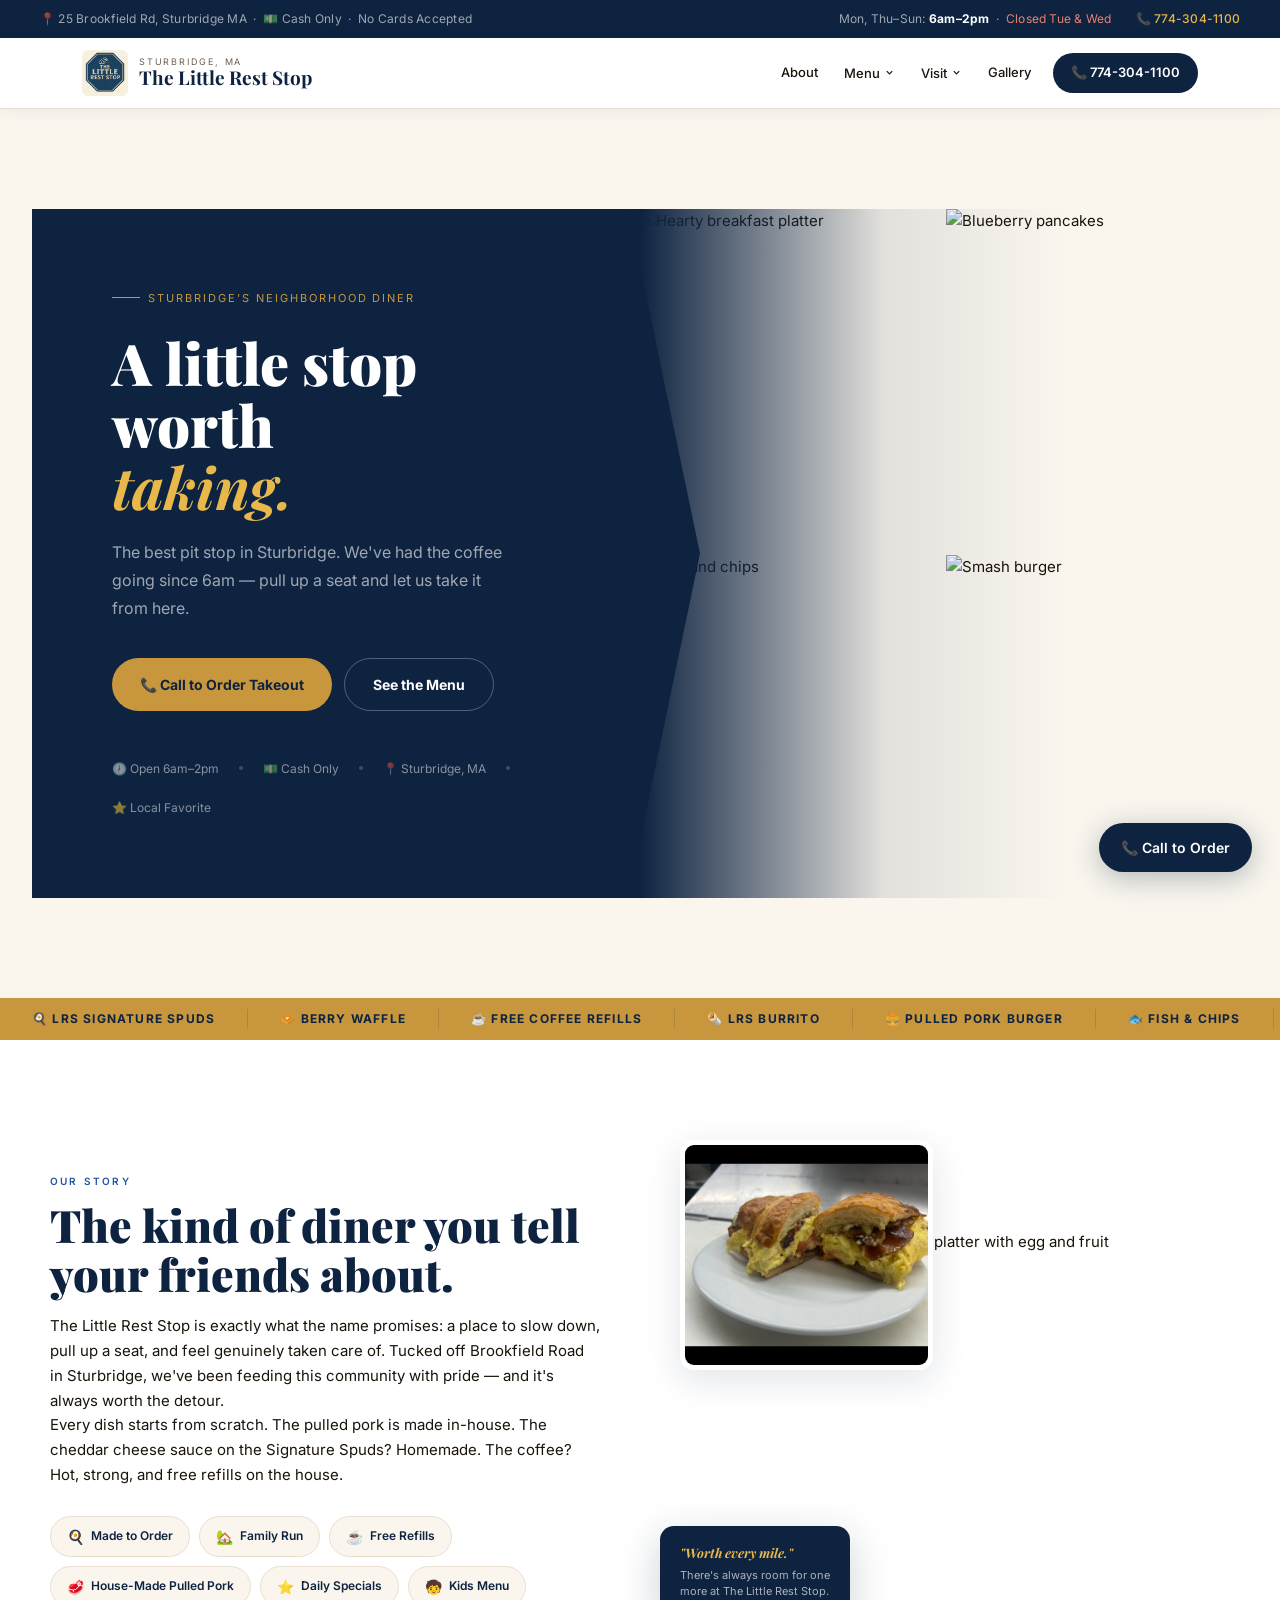
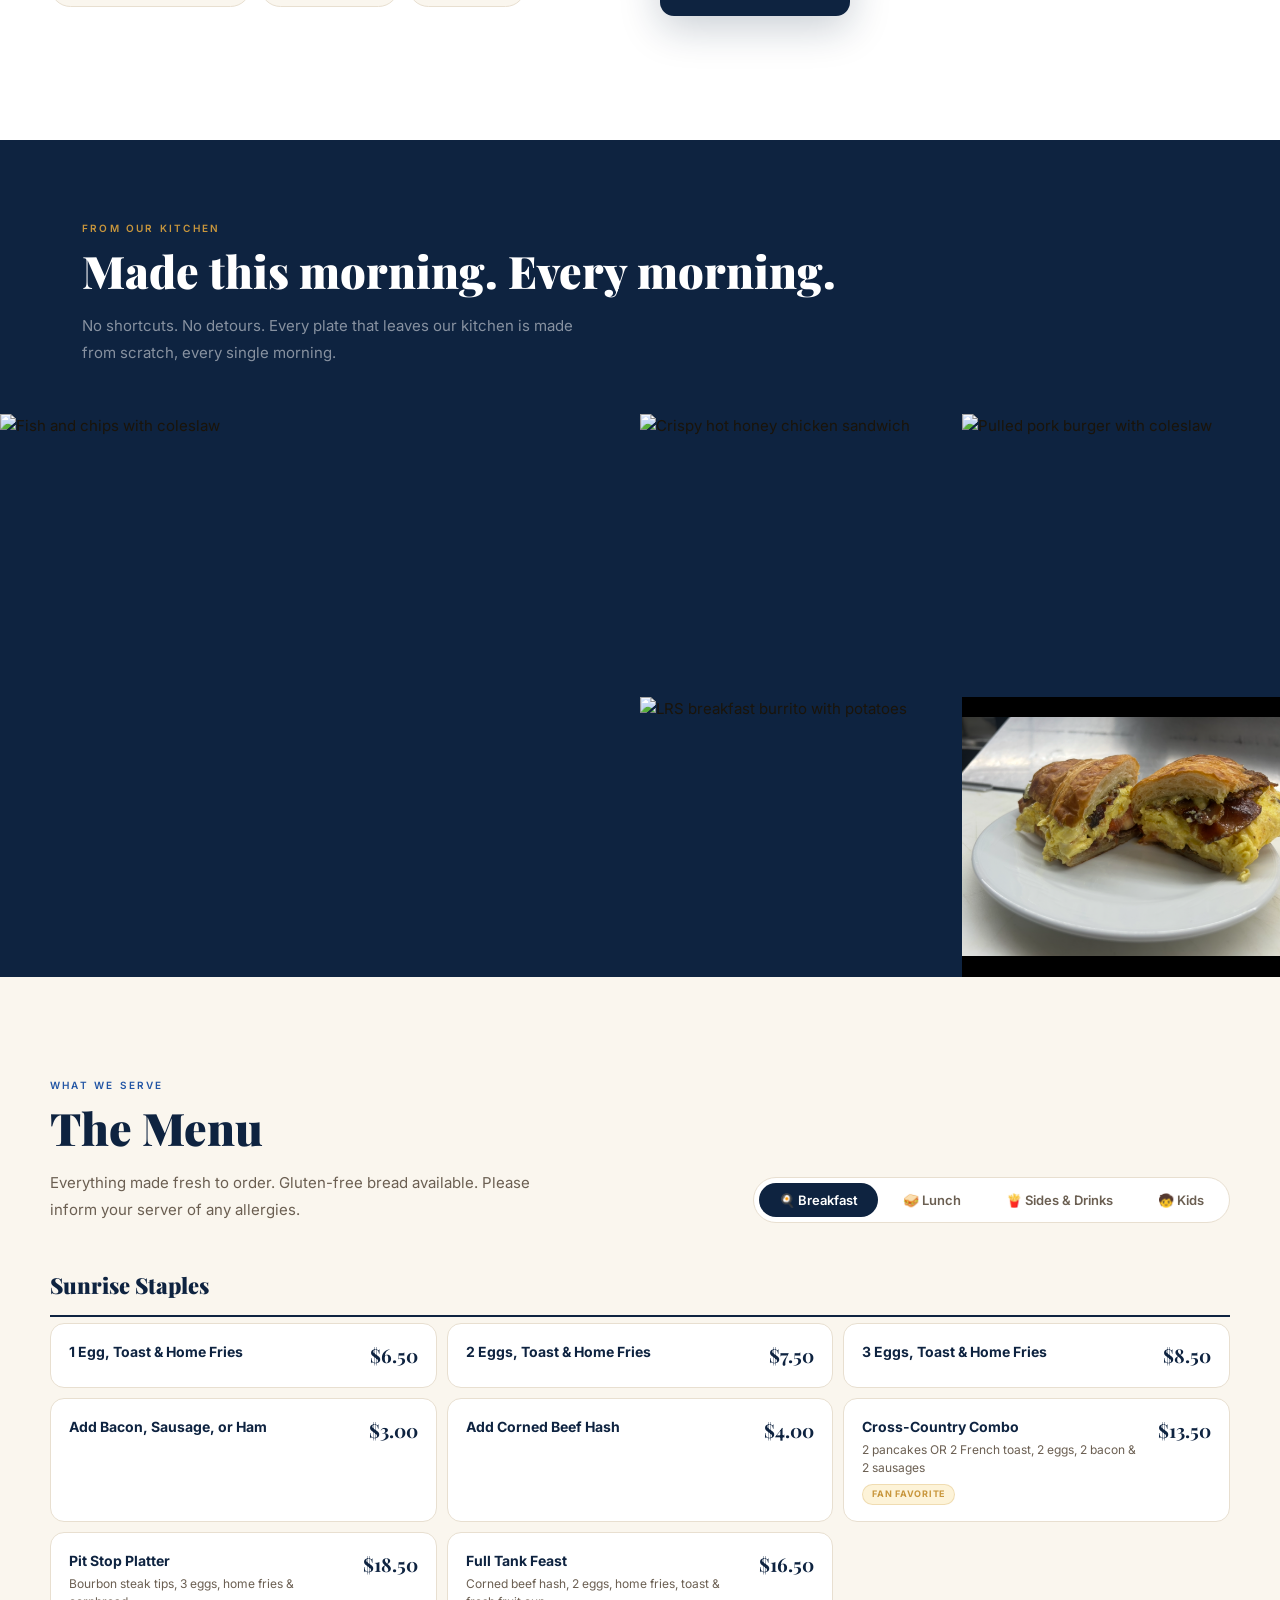
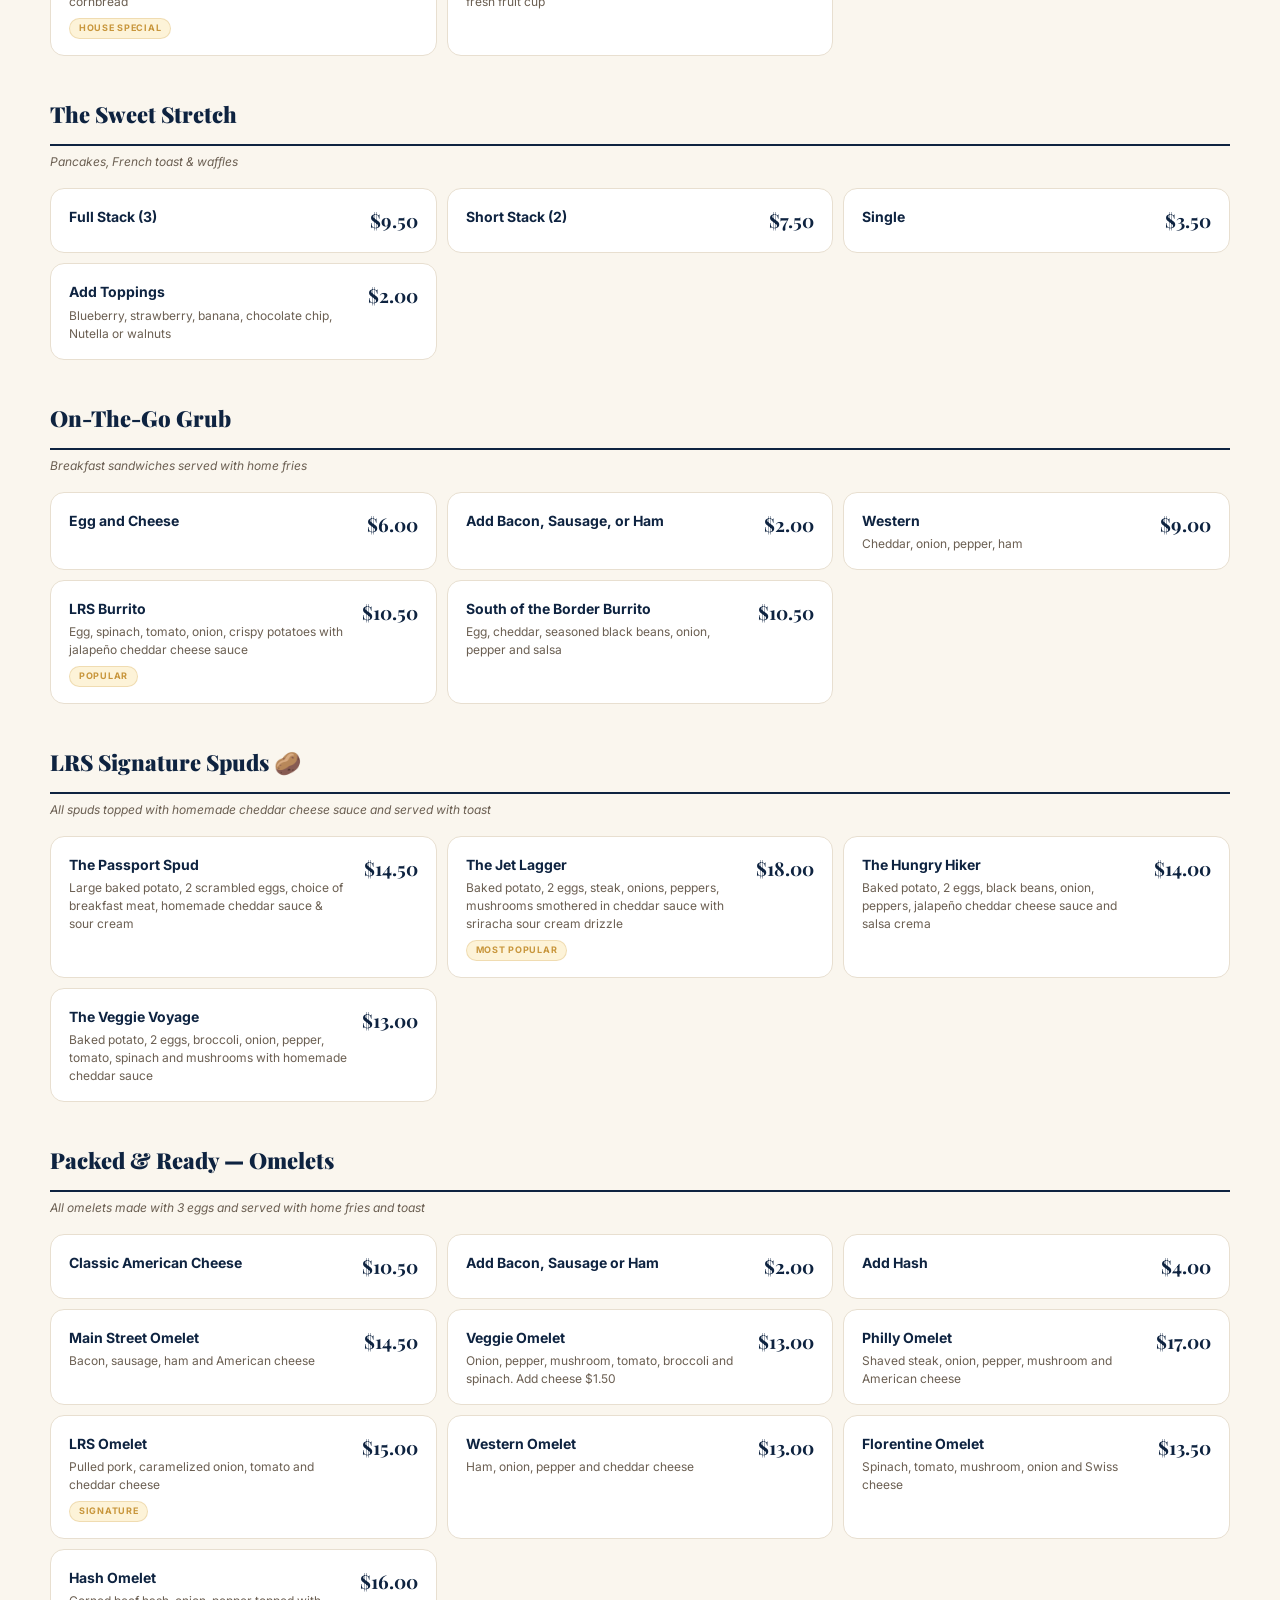
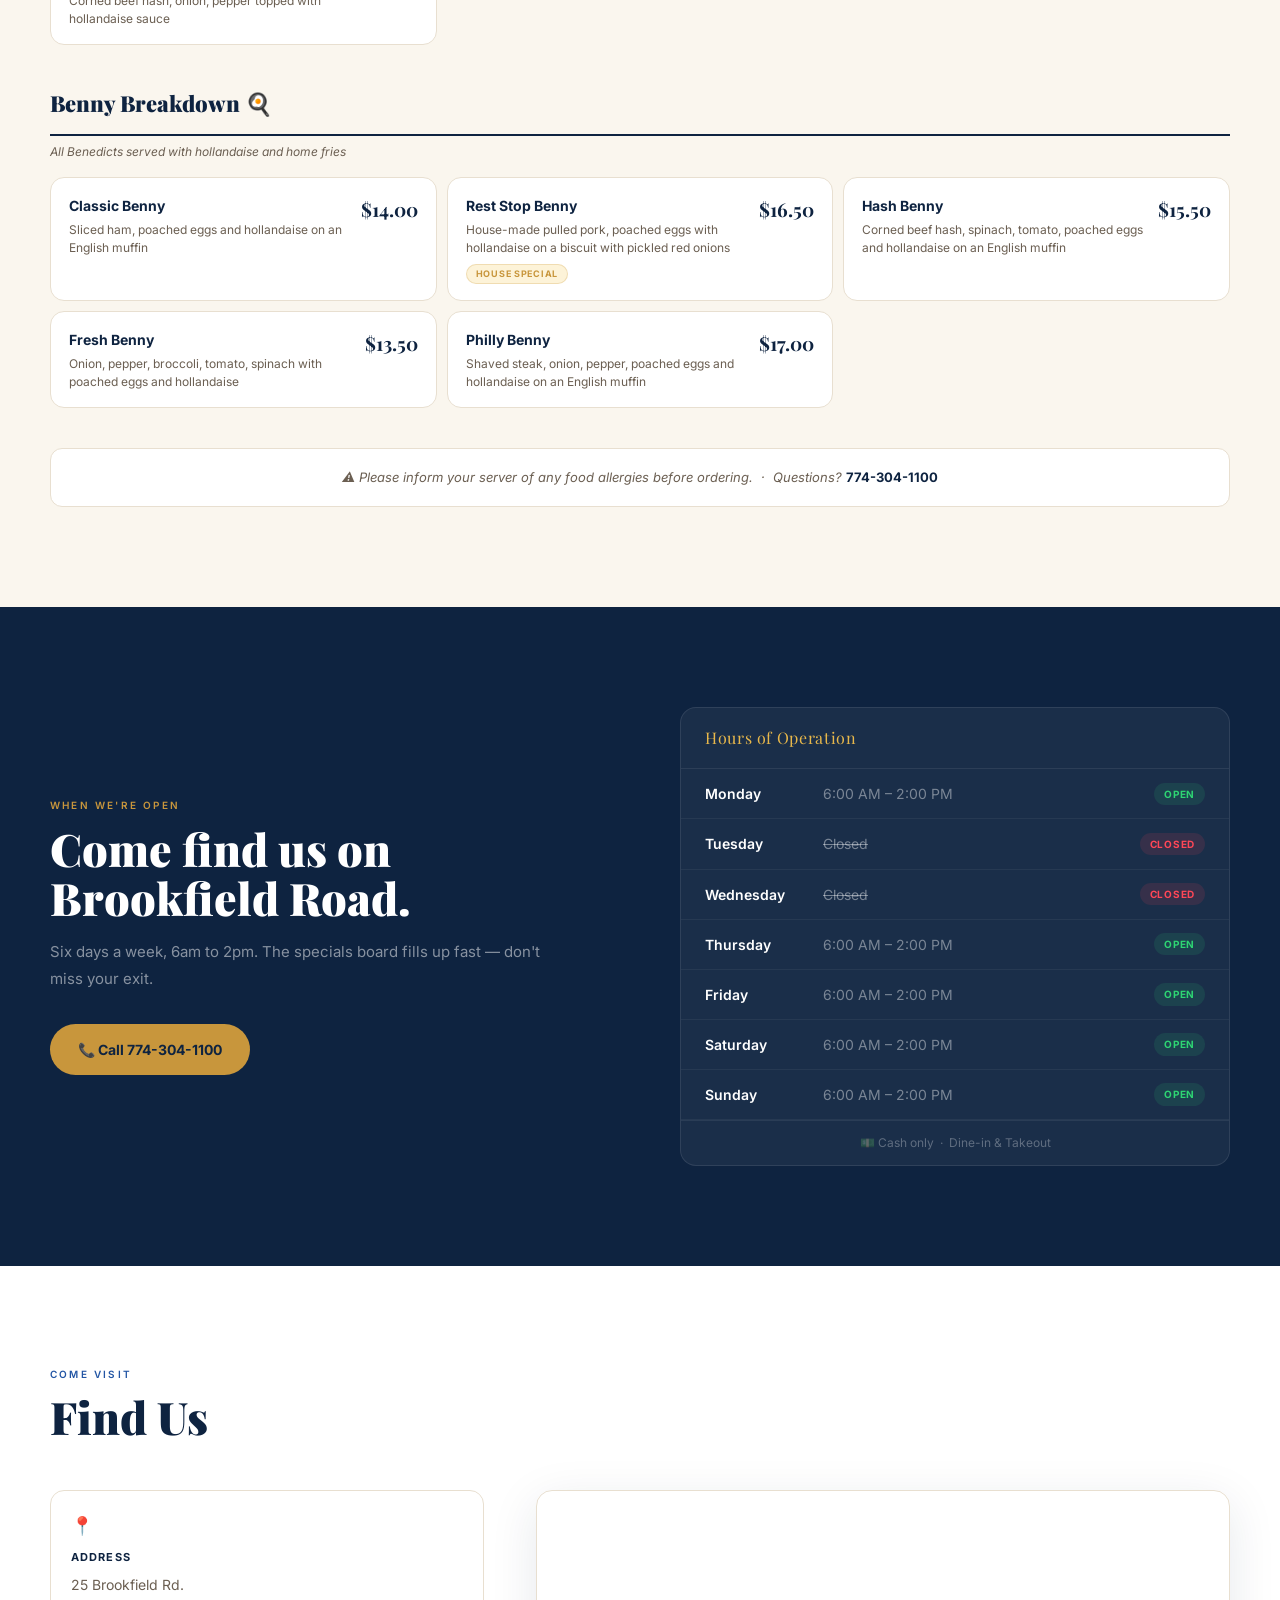
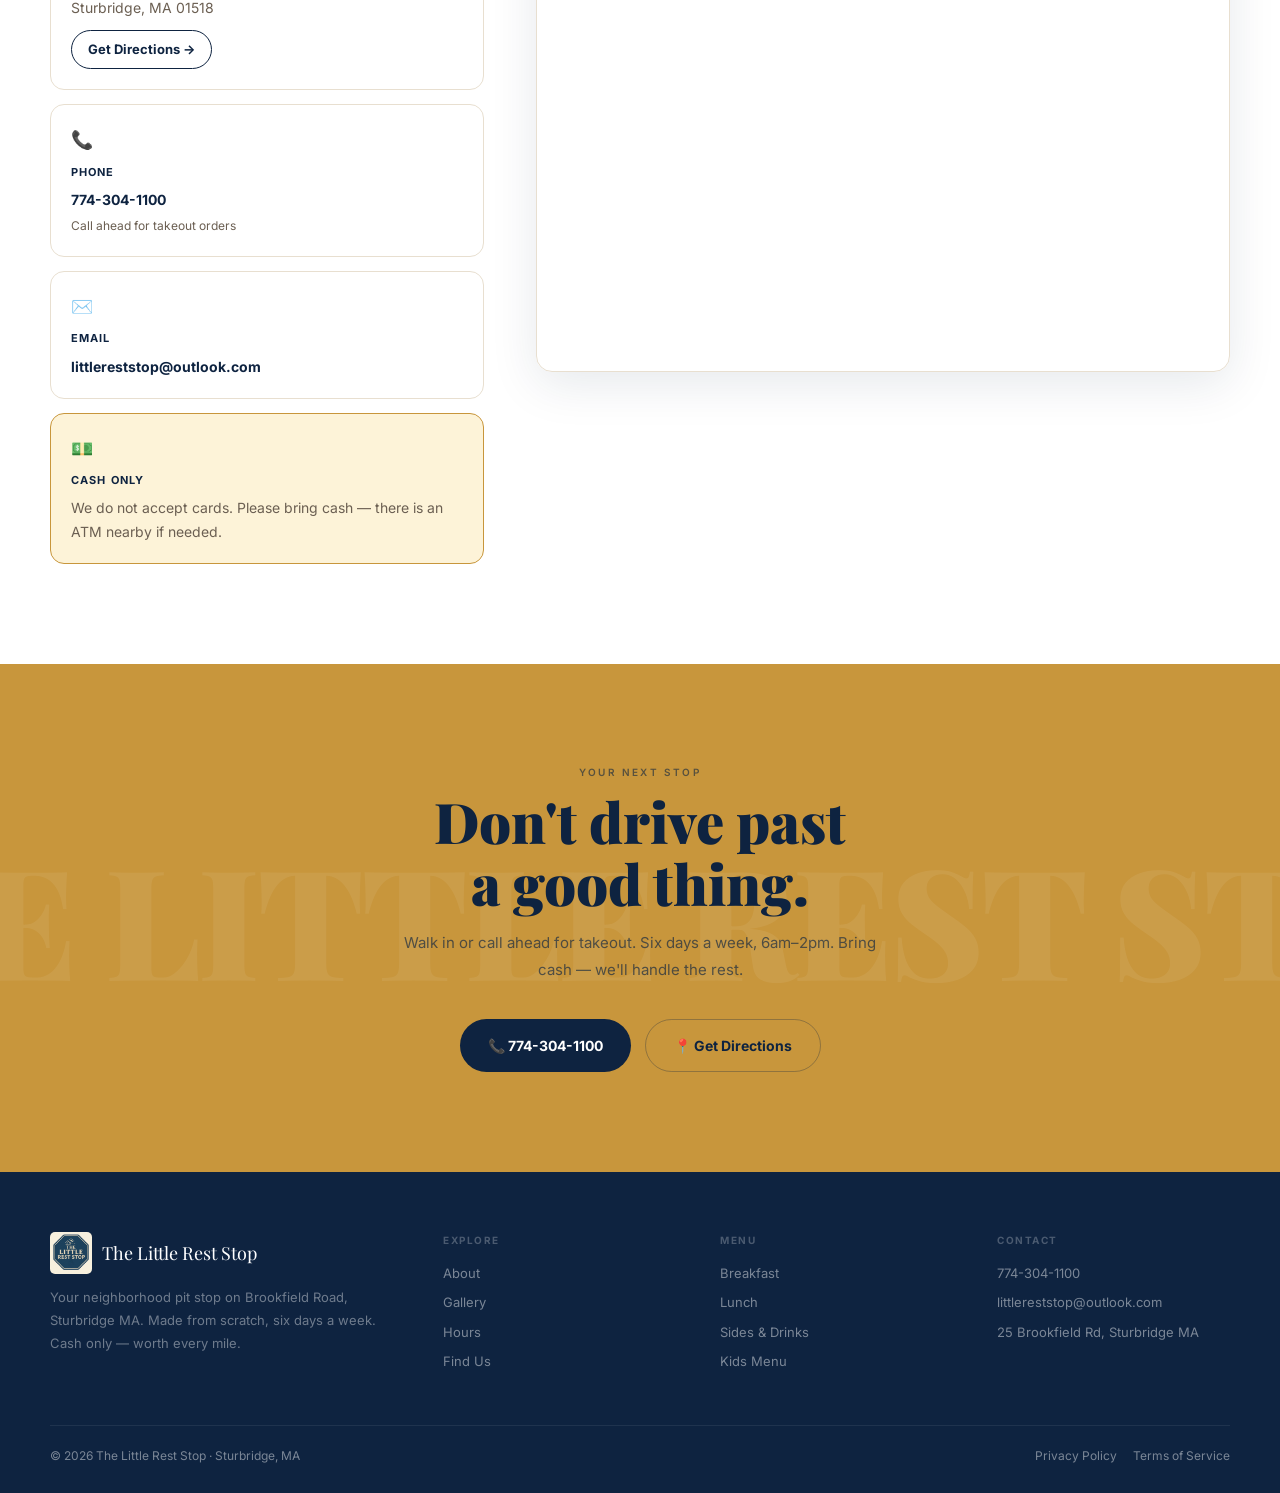
==== commit 5d7f1075: "Phase D+F: Legal pages, footer links, OG tags, structured data, sitemap, robots.txt" ====
--- a/site/index.html
+++ b/site/index.html
@@ -6,446 +6,50 @@
 <title>The Little Rest Stop | Breakfast & Lunch Diner — Sturbridge, MA</title>
 <meta name="description" content="Sturbridge's favorite neighborhood diner. Homestyle breakfast & lunch made fresh daily. Open 6am–2pm. Cash only. Call 774-304-1100.">
 <meta name="keywords" content="diner Sturbridge MA, breakfast Sturbridge, Little Rest Stop, lunch Sturbridge Massachusetts">
+<!-- Open Graph -->
+<meta property="og:type" content="restaurant">
+<meta property="og:url" content="https://the-little-rest-stop.netlify.app/">
+<meta property="og:title" content="The Little Rest Stop | Breakfast & Lunch Diner — Sturbridge, MA">
+<meta property="og:description" content="Sturbridge's favorite neighborhood diner. Homestyle breakfast & lunch made fresh daily. Open 6am–2pm. Cash only. Call 774-304-1100.">
+<meta property="og:image" content="https://the-little-rest-stop.netlify.app/food5.png">
+<meta name="twitter:card" content="summary_large_image">
+
+<!-- Structured Data: Local Business -->
+<script type="application/ld+json">
+{
+  "@context": "https://schema.org",
+  "@type": "Restaurant",
+  "name": "The Little Rest Stop",
+  "telephone": "+17743041100",
+  "email": "littlereststop@outlook.com",
+  "url": "https://the-little-rest-stop.netlify.app",
+  "logo": "https://the-little-rest-stop.netlify.app/logo.jpeg",
+  "image": "https://the-little-rest-stop.netlify.app/food5.png",
+  "description": "Family-run breakfast and lunch diner in Sturbridge, MA. Made from scratch daily. Cash only.",
+  "address": {
+    "@type": "PostalAddress",
+    "streetAddress": "25 Brookfield Rd",
+    "addressLocality": "Sturbridge",
+    "addressRegion": "MA",
+    "postalCode": "01518",
+    "addressCountry": "US"
+  },
+  "servesCuisine": ["American", "Breakfast", "Diner"],
+  "priceRange": "$",
+  "paymentAccepted": "Cash",
+  "openingHoursSpecification": [
+    {"@type": "OpeningHoursSpecification", "dayOfWeek": "Monday", "opens": "06:00", "closes": "14:00"},
+    {"@type": "OpeningHoursSpecification", "dayOfWeek": "Thursday", "opens": "06:00", "closes": "14:00"},
+    {"@type": "OpeningHoursSpecification", "dayOfWeek": "Friday", "opens": "06:00", "closes": "14:00"},
+    {"@type": "OpeningHoursSpecification", "dayOfWeek": "Saturday", "opens": "06:00", "closes": "14:00"},
+    {"@type": "OpeningHoursSpecification", "dayOfWeek": "Sunday", "opens": "06:00", "closes": "14:00"}
+  ]
+}
+</script>
+
 <link rel="preconnect" href="https://fonts.googleapis.com">
 <link href="https://fonts.googleapis.com/css2?family=Playfair+Display:ital,wght@0,700;0,900;1,700&family=Fraunces:ital,wght@0,400;0,700;1,400;1,700&family=Inter:wght@300;400;500;600&display=swap" rel="stylesheet">
-<style>
-*{box-sizing:border-box;margin:0;padding:0}
-:root{
-  --navy:#0e2340;
-  --navy-mid:#1a3a5c;
-  --navy-light:#2255a4;
-  --cream:#faf6ee;
-  --warm:#f5ede0;
-  --gold:#c8963c;
-  --gold-light:#e8b84b;
-  --gold-pale:#fdf3d8;
-  --text:#1a140a;
-  --muted:#6b5f52;
-  --border:#e8dfd0;
-  --white:#ffffff;
-  --green:#1e5c38;
-  --red-soft:#c0392b;
-}
-html{scroll-behavior:smooth}
-body{font-family:'Inter',sans-serif;background:var(--cream);color:var(--text);font-size:15px;line-height:1.65;overflow-x:hidden}
-
-/* ══ STICKY CTA BAR (Sweetgreen-inspired — always visible) ══ */
-.sticky-cta{
-  position:fixed;bottom:0;left:0;right:0;z-index:900;
-  background:var(--navy);
-  padding:12px 24px;
-  display:flex;align-items:center;justify-content:space-between;
-  gap:12px;
-  box-shadow:0 -4px 24px rgba(14,35,64,.25);
-  display:none; /* shown on mobile via JS */
-}
-.sticky-cta-text{color:rgba(255,255,255,.7);font-size:13px}
-.sticky-cta-text strong{color:white}
-.sticky-cta a{
-  background:var(--gold);color:var(--navy);
-  padding:10px 22px;border-radius:50px;
-  font-weight:700;font-size:14px;text-decoration:none;
-  white-space:nowrap;flex-shrink:0;
-}
-
-/* ══ FLOAT CALL (desktop) ══ */
-.float-call{
-  position:fixed;bottom:28px;right:28px;z-index:800;
-  background:var(--navy);color:white;
-  padding:13px 22px;border-radius:50px;
-  font-size:14px;font-weight:600;text-decoration:none;
-  box-shadow:0 6px 28px rgba(14,35,64,.3);
-  display:flex;align-items:center;gap:8px;
-  transition:transform .2s,box-shadow .2s;
-}
-.float-call:hover{transform:translateY(-2px);box-shadow:0 10px 36px rgba(14,35,64,.4)}
-
-/* ══ TOP INFO BAR ══ */
-.topbar{
-  background:var(--navy);
-  color:rgba(255,255,255,.6);
-  padding:9px 40px;font-size:12px;
-  display:flex;justify-content:space-between;align-items:center;
-  flex-wrap:wrap;gap:6px;letter-spacing:.02em;
-}
-.topbar a{color:var(--gold-light);text-decoration:none;font-weight:500}
-.topbar-right{display:flex;gap:24px;align-items:center}
-@media(max-width:640px){.topbar{display:none}}
-
-/* ══ HEADER ══ */
-.header{
-  background:rgba(255,255,255,.97);
-  backdrop-filter:blur(12px);
-  border-bottom:1px solid var(--border);
-  position:sticky;top:0;z-index:100;
-  box-shadow:0 1px 16px rgba(14,35,64,.06);
-}
-.header-inner{
-  max-width:1180px;margin:0 auto;
-  padding:0 32px;height:70px;
-  display:flex;align-items:center;justify-content:space-between;
-}
-.logo{display:flex;align-items:center;gap:11px;text-decoration:none}
-.logo img{height:46px;width:46px;object-fit:contain;border-radius:6px;flex-shrink:0}
-.logo-words{display:flex;flex-direction:column;line-height:1.1}
-.logo-sub{font-size:9px;letter-spacing:.2em;text-transform:uppercase;color:var(--muted)}
-.logo-name{font-family:'Playfair Display',serif;font-size:19px;font-weight:700;color:var(--navy)}
-
-/* NAV */
-.nav{display:flex;align-items:center;gap:2px}
-.ni{position:relative}
-.nl{
-  display:flex;align-items:center;gap:4px;
-  padding:8px 12px;border-radius:7px;
-  font-size:13px;font-weight:500;color:var(--text);
-  text-decoration:none;cursor:pointer;
-  transition:background .15s,color .15s;
-  background:none;border:none;font-family:inherit;white-space:nowrap;
-}
-.nl:hover{background:var(--cream);color:var(--navy)}
-.nl svg{width:11px;height:11px;transition:transform .2s}
-.ni:hover .nl svg{transform:rotate(180deg)}
-/* dropdown */
-.dd{
-  position:absolute;top:calc(100%+8px);left:0;
-  background:var(--white);border:1px solid var(--border);
-  border-radius:12px;padding:6px;min-width:200px;
-  box-shadow:0 20px 56px rgba(14,35,64,.13);
-  opacity:0;visibility:hidden;transform:translateY(-8px);
-  transition:opacity .2s,transform .2s,visibility .2s;z-index:300;
-}
-.ni:hover .dd{opacity:1;visibility:visible;transform:translateY(0)}
-.dd a{display:block;padding:9px 13px;border-radius:7px;font-size:13px;color:var(--text);text-decoration:none;transition:background .15s}
-.dd a:hover{background:var(--cream);color:var(--navy)}
-.dd-label{font-size:10px;letter-spacing:.14em;text-transform:uppercase;color:var(--muted);padding:8px 13px 4px;display:block}
-.nav-phone{
-  background:var(--navy);color:white !important;
-  padding:9px 18px !important;border-radius:50px !important;
-  font-weight:600 !important;margin-left:8px;
-}
-.nav-phone:hover{background:var(--navy-mid) !important}
-.hbg{display:none;background:none;border:none;cursor:pointer;padding:6px;color:var(--navy);font-size:22px}
-
-/* ══ MOBILE MENU ══ */
-.mm{display:none;position:fixed;inset:0;background:var(--white);z-index:600;flex-direction:column;padding:22px 28px;overflow-y:auto}
-.mm.open{display:flex}
-.mm-top{display:flex;justify-content:space-between;align-items:center;margin-bottom:32px}
-.mm-close{background:none;border:none;cursor:pointer;font-size:26px;color:var(--navy)}
-.mm-link{display:block;font-size:21px;font-family:'Playfair Display',serif;font-weight:700;color:var(--navy);text-decoration:none;padding:13px 0;border-bottom:1px solid var(--border)}
-.mm-foot{margin-top:auto;padding-top:28px;display:flex;flex-direction:column;gap:10px}
-.mm-foot a{display:block;text-align:center;padding:15px;border-radius:50px;font-size:15px;font-weight:700;text-decoration:none}
-.mm-call{background:var(--navy);color:white}
-.mm-dir{background:var(--warm);color:var(--navy)}
-
-/* ══ HERO — Full-bleed food photography (Canlis/Farmacy inspired) ══ */
-.hero{
-  position:relative;
-  min-height:94vh;
-  display:grid;grid-template-columns:1fr 1fr;
-  align-items:stretch;
-  overflow:hidden;
-}
-/* Left: text */
-.hero-left{
-  background:var(--navy);
-  padding:80px 60px 80px max(48px,calc(50vw - 560px));
-  display:flex;flex-direction:column;justify-content:center;
-  position:relative;z-index:2;
-}
-.hero-left::after{
-  content:'';position:absolute;top:0;right:-60px;bottom:0;width:120px;
-  background:var(--navy);
-  clip-path:polygon(0 0,40% 0,100% 50%,40% 100%,0 100%);
-  z-index:3;
-}
-.hero-eyebrow{
-  display:inline-flex;align-items:center;gap:8px;
-  font-size:11px;letter-spacing:.18em;text-transform:uppercase;
-  color:var(--gold);margin-bottom:24px;
-}
-.hero-eyebrow::before{content:'';width:28px;height:1px;background:var(--gold)}
-.hero h1{
-  font-family:'Playfair Display',serif;
-  font-size:clamp(38px,4.5vw,62px);
-  line-height:1.08;color:white;
-  font-weight:900;margin-bottom:20px;
-}
-.hero h1 em{font-style:italic;color:var(--gold-light);font-weight:700}
-.hero-sub{
-  font-size:16px;color:rgba(255,255,255,.6);
-  max-width:400px;margin-bottom:36px;line-height:1.75;
-}
-.hero-ctas{display:flex;gap:12px;flex-wrap:wrap;margin-bottom:48px}
-.btn{
-  display:inline-flex;align-items:center;gap:7px;
-  padding:14px 28px;border-radius:50px;
-  font-size:14px;font-weight:700;text-decoration:none;
-  transition:all .2s;cursor:pointer;border:none;font-family:inherit;
-}
-.btn-gold{background:var(--gold);color:var(--navy)}
-.btn-gold:hover{background:var(--gold-light);transform:translateY(-1px);box-shadow:0 6px 24px rgba(200,150,60,.35)}
-.btn-ghost{border:1.5px solid rgba(255,255,255,.28);color:white;background:none}
-.btn-ghost:hover{border-color:white;background:rgba(255,255,255,.06)}
-.btn-navy{background:var(--navy);color:white}
-.btn-navy:hover{background:var(--navy-mid)}
-.hero-trust{display:flex;align-items:center;gap:20px;flex-wrap:wrap}
-.trust-item{display:flex;align-items:center;gap:7px;font-size:12px;color:rgba(255,255,255,.5)}
-.trust-dot{width:4px;height:4px;border-radius:50%;background:rgba(255,255,255,.2)}
-
-/* Right: photo mosaic */
-.hero-right{
-  position:relative;overflow:hidden;
-  display:grid;grid-template-columns:1fr 1fr;grid-template-rows:1fr 1fr;gap:3px;
-}
-.hero-photo{overflow:hidden}
-.hero-photo img{width:100%;height:100%;object-fit:cover;transition:transform 6s ease}
-.hero-photo:hover img{transform:scale(1.04)}
-.hero-photo:first-child{grid-row:span 2}
-.hero-overlay{
-  position:absolute;inset:0;
-  background:linear-gradient(90deg,var(--navy) 0%,rgba(14,35,64,.1) 40%,transparent 70%);
-  z-index:1;pointer-events:none;
-}
-
-/* ══ MARQUEE (gold tape) ══ */
-.marquee{background:var(--gold);overflow:hidden;padding:11px 0;position:relative;z-index:5}
-.mq-inner{display:flex;animation:mqscroll 30s linear infinite;width:max-content}
-.mq-item{font-size:12px;font-weight:700;letter-spacing:.1em;text-transform:uppercase;color:var(--navy);white-space:nowrap;padding:0 32px;border-right:1px solid rgba(14,35,64,.15)}
-@keyframes mqscroll{0%{transform:translateX(0)}100%{transform:translateX(-50%)}}
-
-/* ══ SECTIONS ══ */
-section{padding:100px 32px}
-.container{max-width:1180px;margin:0 auto}
-.eyebrow{font-size:10px;letter-spacing:.22em;text-transform:uppercase;color:var(--navy-light);margin-bottom:10px;display:block;font-weight:600}
-.section-h{font-family:'Playfair Display',serif;font-size:clamp(28px,3.5vw,46px);color:var(--navy);line-height:1.1;margin-bottom:16px;font-weight:900}
-.section-p{font-size:15px;color:var(--muted);line-height:1.8;max-width:500px}
-.c{text-align:center}.section-p.c{margin:0 auto 44px}
-
-/* ══ ABOUT — story-driven (Canlis/Farmacy inspired) ══ */
-.about{background:var(--white)}
-.about-wrap{display:grid;grid-template-columns:1fr 1fr;gap:80px;align-items:center}
-.about-body p{color:var(--muted);line-height:1.85;margin-bottom:16px;font-size:15px}
-.about-pills{display:flex;flex-wrap:wrap;gap:9px;margin-top:28px}
-.pill{
-  display:flex;align-items:center;gap:7px;
-  background:var(--cream);border:1px solid var(--border);
-  padding:8px 16px;border-radius:50px;
-  font-size:12px;font-weight:600;color:var(--navy);
-}
-.pill-icon{font-size:14px}
-/* image collage */
-.about-photos{position:relative;height:500px}
-.ap-main{position:absolute;right:0;bottom:0;width:75%;height:82%;border-radius:20px;overflow:hidden}
-.ap-main img{width:100%;height:100%;object-fit:cover}
-.ap-sm{position:absolute;top:0;left:0;width:46%;height:46%;border-radius:14px;overflow:hidden;border:5px solid white;box-shadow:0 10px 36px rgba(14,35,64,.12)}
-.ap-sm img{width:100%;height:100%;object-fit:cover}
-.ap-tag{
-  position:absolute;bottom:24px;left:-20px;
-  background:var(--navy);color:white;
-  padding:16px 20px;border-radius:14px;max-width:190px;
-  box-shadow:0 12px 40px rgba(14,35,64,.22);
-}
-.ap-tag strong{color:var(--gold-light);font-size:13px;display:block;margin-bottom:4px;font-family:'Playfair Display',serif;font-style:italic}
-.ap-tag p{font-size:11px;color:rgba(255,255,255,.65);line-height:1.5}
-
-/* ══ GALLERY — full-bleed grid (Canlis large photography) ══ */
-.gallery-sec{background:var(--navy);padding:80px 0 0}
-.gallery-intro{padding:0 32px;max-width:1180px;margin:0 auto 48px}
-.gallery-intro .eyebrow{color:var(--gold)}
-.gallery-intro .section-h{color:white}
-.gallery-intro .section-p{color:rgba(255,255,255,.5)}
-.photo-grid{
-  display:grid;
-  grid-template-columns:2fr 1fr 1fr;
-  grid-template-rows:280px 280px;
-  gap:3px;
-}
-.pg{overflow:hidden;position:relative;cursor:pointer}
-.pg:first-child{grid-row:span 2}
-.pg img{width:100%;height:100%;object-fit:cover;transition:transform .5s ease,filter .3s}
-.pg:hover img{transform:scale(1.05);filter:brightness(1.08)}
-.pg-label{
-  position:absolute;bottom:0;left:0;right:0;
-  background:linear-gradient(to top,rgba(14,35,64,.75) 0%,transparent 80%);
-  padding:24px 20px 16px;
-  opacity:0;transition:opacity .3s;
-}
-.pg:hover .pg-label{opacity:1}
-.pg-label span{color:white;font-size:14px;font-weight:600;font-family:'Playfair Display',serif;font-style:italic}
-/* row 2 photos */
-.pg:nth-child(2),.pg:nth-child(3),.pg:nth-child(4),.pg:nth-child(5){height:100%}
-
-/* ══ MENU — tab layout, card-based (Dishoom personality) ══ */
-.menu-sec{background:var(--cream)}
-.menu-header{
-  display:flex;justify-content:space-between;
-  align-items:flex-end;margin-bottom:44px;flex-wrap:wrap;gap:16px;
-}
-.tabs{
-  display:flex;gap:5px;background:var(--white);
-  padding:5px;border-radius:50px;border:1px solid var(--border);flex-wrap:wrap;
-}
-.tab{
-  padding:9px 20px;border-radius:50px;border:none;
-  font-family:inherit;font-size:13px;font-weight:600;cursor:pointer;
-  background:none;color:var(--muted);transition:all .2s;white-space:nowrap;
-}
-.tab.on{background:var(--navy);color:white}
-.panel{display:none}.panel.on{display:block}
-/* category */
-.cat{margin-bottom:40px}
-.cat-head{
-  display:flex;align-items:center;gap:12px;
-  margin-bottom:6px;padding-bottom:12px;
-  border-bottom:2px solid var(--navy);
-}
-.cat-title{font-family:'Playfair Display',serif;font-size:22px;font-weight:900;color:var(--navy)}
-.cat-note{font-size:12px;color:var(--muted);font-style:italic;margin-bottom:16px}
-.cat-grid{display:grid;grid-template-columns:repeat(auto-fill,minmax(290px,1fr));gap:10px}
-.mi{
-  background:var(--white);border:1px solid var(--border);
-  border-radius:14px;padding:16px 18px;
-  display:flex;justify-content:space-between;align-items:flex-start;gap:14px;
-  transition:box-shadow .2s,transform .15s;
-}
-.mi:hover{box-shadow:0 6px 24px rgba(14,35,64,.08);transform:translateY(-2px)}
-.mi-n{font-weight:700;font-size:14px;color:var(--navy);margin-bottom:3px}
-.mi-d{font-size:12px;color:var(--muted);line-height:1.5}
-.mi-tag{
-  display:inline-block;margin-top:7px;
-  font-size:9px;letter-spacing:.08em;text-transform:uppercase;
-  background:var(--gold-pale);color:var(--gold);
-  padding:2px 9px;border-radius:50px;border:1px solid rgba(200,150,60,.25);
-  font-weight:700;
-}
-.mi-price{
-  font-family:'Playfair Display',serif;font-size:19px;
-  font-weight:700;color:var(--navy);white-space:nowrap;flex-shrink:0;
-}
-/* sides table */
-.sides-grid{display:grid;grid-template-columns:repeat(auto-fill,minmax(185px,1fr));gap:8px}
-.si{
-  background:var(--white);border:1px solid var(--border);border-radius:10px;
-  padding:11px 15px;display:flex;justify-content:space-between;align-items:center;
-}
-.si-n{font-size:13px;font-weight:500;color:var(--text)}
-.si-p{font-family:'Playfair Display',serif;font-size:15px;font-weight:700;color:var(--navy)}
-.menu-note{
-  margin-top:32px;text-align:center;
-  background:var(--white);border:1px solid var(--border);border-radius:12px;
-  padding:18px;font-size:13px;color:var(--muted);font-style:italic;
-}
-.menu-note a{color:var(--navy);font-weight:700;text-decoration:none;font-style:normal}
-
-/* ══ HOURS — Dark section ══ */
-.hours-sec{background:var(--navy)}
-.hours-wrap{display:grid;grid-template-columns:1fr 1fr;gap:80px;align-items:center}
-.hours-wrap .eyebrow{color:var(--gold)}
-.hours-wrap .section-h{color:white}
-.hours-wrap .section-p{color:rgba(255,255,255,.5);margin-bottom:32px}
-.htable{background:rgba(255,255,255,.05);border-radius:16px;overflow:hidden;border:1px solid rgba(255,255,255,.09)}
-.htable-title{padding:17px 24px;font-family:'Playfair Display',serif;font-size:16px;color:var(--gold-light);border-bottom:1px solid rgba(255,255,255,.08);letter-spacing:.04em}
-.hr2{display:flex;align-items:center;padding:13px 24px;border-bottom:1px solid rgba(255,255,255,.05);gap:10px}
-.hr2:last-of-type{border-bottom:none}
-.hday{font-size:14px;font-weight:600;color:white;width:108px;flex-shrink:0}
-.htime{flex:1;font-size:14px;color:rgba(255,255,255,.42)}
-.hb{font-size:10px;font-weight:700;letter-spacing:.07em;text-transform:uppercase;padding:3px 10px;border-radius:50px}
-.ho{background:rgba(46,213,115,.12);color:#2ed573}
-.hc{background:rgba(255,71,87,.12);color:#ff4757}
-.htable-foot{padding:12px 24px;font-size:12px;color:rgba(255,255,255,.3);text-align:center;border-top:1px solid rgba(255,255,255,.07)}
-
-/* ══ LOCATION ══ */
-.loc-sec{background:var(--white)}
-.loc-wrap{display:grid;grid-template-columns:1fr 1.6fr;gap:52px;align-items:start;margin-top:48px}
-.loc-cards{display:flex;flex-direction:column;gap:14px}
-.lc{border:1px solid var(--border);border-radius:14px;padding:20px;transition:box-shadow .2s,border-color .2s}
-.lc:hover{box-shadow:0 4px 18px rgba(14,35,64,.07);border-color:rgba(14,35,64,.15)}
-.lc.hl{border-color:var(--gold);background:var(--gold-pale)}
-.lc-icon{font-size:18px;margin-bottom:8px;display:block}
-.lc h3{font-size:11px;font-weight:700;text-transform:uppercase;letter-spacing:.1em;color:var(--navy);margin-bottom:7px}
-.lc p{font-size:14px;color:var(--muted);line-height:1.65}
-.lc a{color:var(--navy);font-weight:700;text-decoration:none}
-.lc a:hover{text-decoration:underline}
-.dir-btn{
-  display:inline-flex;align-items:center;gap:5px;
-  margin-top:10px;padding:8px 16px;border-radius:50px;
-  border:1.5px solid var(--navy);color:var(--navy);
-  font-size:13px;font-weight:700;text-decoration:none;
-  transition:all .2s;
-}
-.dir-btn:hover{background:var(--navy);color:white}
-.map-block{border-radius:16px;overflow:hidden;box-shadow:0 12px 48px rgba(14,35,64,.1);border:1px solid var(--border)}
-.map-block iframe{display:block}
-
-/* ══ CTA SECTION (Sweetgreen-inspired — big, bold, conversion) ══ */
-.cta-sec{
-  background:var(--gold);
-  padding:100px 32px;text-align:center;
-  position:relative;overflow:hidden;
-}
-.cta-sec::before{
-  content:'THE LITTLE REST STOP';
-  position:absolute;top:50%;left:50%;transform:translate(-50%,-50%);
-  font-family:'Playfair Display',serif;font-size:clamp(60px,12vw,160px);
-  font-weight:900;color:rgba(255,255,255,.07);white-space:nowrap;
-  pointer-events:none;letter-spacing:-.02em;
-}
-.cta-inner{max-width:600px;margin:0 auto;position:relative;z-index:1}
-.cta-sec .eyebrow{color:rgba(14,35,64,.6)}
-.cta-sec .section-h{color:var(--navy);font-size:clamp(32px,5vw,56px)}
-.cta-sec .section-p{color:rgba(14,35,64,.65);margin:0 auto 36px}
-.cta-btns{display:flex;gap:14px;justify-content:center;flex-wrap:wrap}
-
-/* ══ FOOTER ══ */
-footer{background:var(--navy);color:rgba(255,255,255,.45);padding:60px 32px 28px}
-.footer-in{max-width:1180px;margin:0 auto}
-.footer-top{display:grid;grid-template-columns:1.5fr 1fr 1fr 1fr;gap:44px;margin-bottom:44px}
-.f-logo{display:flex;align-items:center;gap:10px;margin-bottom:12px}
-.f-logo img{height:42px;width:42px;object-fit:contain;border-radius:5px}
-.f-logo-name{font-family:'Playfair Display',serif;font-size:18px;color:white}
-.f-brand p{font-size:13px;line-height:1.75;color:rgba(255,255,255,.4)}
-.f-col h4{font-size:10px;letter-spacing:.15em;text-transform:uppercase;color:rgba(255,255,255,.25);margin-bottom:14px}
-.f-col a{display:block;font-size:13px;color:rgba(255,255,255,.45);text-decoration:none;margin-bottom:8px;transition:color .2s}
-.f-col a:hover{color:var(--gold-light)}
-.footer-bot{
-  border-top:1px solid rgba(255,255,255,.07);padding-top:20px;
-  display:flex;justify-content:space-between;flex-wrap:wrap;
-  gap:8px;font-size:12px;
-}
-
-/* ══ REVEAL ANIMATION ══ */
-.rev{opacity:0;transform:translateY(22px);transition:opacity .65s ease,transform .65s ease}
-.rev.in{opacity:1;transform:translateY(0)}
-.d1{transition-delay:.1s}.d2{transition-delay:.2s}.d3{transition-delay:.3s}
-
-/* ══ RESPONSIVE ══ */
-@media(max-width:1024px){
-  .hero{grid-template-columns:1fr;min-height:auto}
-  .hero-left{padding:72px 24px;clip-path:none}
-  .hero-left::after{display:none}
-  .hero-right{height:340px;grid-template-columns:1fr 1fr 1fr;grid-template-rows:1fr}
-  .hero-photo:first-child{grid-row:span 1}
-  .about-wrap,.hours-wrap,.loc-wrap{grid-template-columns:1fr;gap:40px}
-  .about-photos{height:300px}
-  .photo-grid{grid-template-columns:1fr 1fr;grid-template-rows:200px 200px}
-  .pg:first-child{grid-row:span 1}
-  .footer-top{grid-template-columns:1fr 1fr;gap:28px}
-}
-@media(max-width:768px){
-  .nav{display:none}
-  .hbg{display:block}
-  section{padding:64px 20px}
-  .hero-left{padding:60px 20px}
-  .hero-right{display:none}
-  .photo-grid{grid-template-columns:1fr 1fr;grid-template-rows:170px 170px}
-  .menu-header{flex-direction:column;align-items:flex-start}
-  .tabs{width:100%}
-  .footer-top{grid-template-columns:1fr}
-  .cta-sec{padding:72px 20px}
-  .float-call{display:none}
-  .sticky-cta{display:flex}
-}
-</style>
+<link rel="stylesheet" href="style.css">
 </head>
 <body>
 
@@ -887,42 +491,14 @@
     </div>
     <div class="footer-bot">
       <span>© 2026 The Little Rest Stop · Sturbridge, MA</span>
-      <span>Cash Only · Open Daily Except Tue & Wed · 6am–2pm</span>
+      <div class="footer-legal">
+        <a href="privacy-policy.html">Privacy Policy</a>
+        <a href="terms-of-service.html">Terms of Service</a>
+      </div>
     </div>
   </div>
 </footer>
 
-<script>
-// Mobile menu
-function toggleMM(){
-  const m=document.getElementById('mm');
-  m.classList.toggle('open');
-  document.body.style.overflow=m.classList.contains('open')?'hidden':'';
-}
-// Menu tabs
-function setTab(t){
-  document.querySelectorAll('.tab').forEach(b=>b.classList.remove('on'));
-  document.querySelectorAll('.panel').forEach(p=>p.classList.remove('on'));
-  const tb=document.getElementById('tab-'+t);
-  const pb=document.getElementById('panel-'+t);
-  if(tb)tb.classList.add('on');
-  if(pb)pb.classList.add('on');
-  // scroll to menu section
-  document.getElementById('menu').scrollIntoView({behavior:'smooth',block:'start'});
-}
-// Scroll reveal
-const obs=new IntersectionObserver(e=>{
-  e.forEach(x=>{if(x.isIntersecting)x.target.classList.add('in')})
-},{threshold:0.08});
-document.querySelectorAll('.rev').forEach(el=>obs.observe(el));
-// Show sticky CTA on mobile only (already handled by CSS display:none/flex)
-// Resize close
-window.addEventListener('resize',()=>{
-  if(window.innerWidth>768){
-    document.getElementById('mm').classList.remove('open');
-    document.body.style.overflow='';
-  }
-});
-</script>
+<script src="main.js"></script>
 </body>
 </html>
--- a/site/style.css
+++ b/site/style.css
@@ -0,0 +1,434 @@
+*{box-sizing:border-box;margin:0;padding:0}
+:root{
+  --navy:#0e2340;
+  --navy-mid:#1a3a5c;
+  --navy-light:#2255a4;
+  --cream:#faf6ee;
+  --warm:#f5ede0;
+  --gold:#c8963c;
+  --gold-light:#e8b84b;
+  --gold-pale:#fdf3d8;
+  --text:#1a140a;
+  --muted:#6b5f52;
+  --border:#e8dfd0;
+  --white:#ffffff;
+  --green:#1e5c38;
+  --red-soft:#c0392b;
+}
+html{scroll-behavior:smooth}
+body{font-family:'Inter',sans-serif;background:var(--cream);color:var(--text);font-size:15px;line-height:1.65;overflow-x:hidden}
+
+/* ══ STICKY CTA BAR (Sweetgreen-inspired — always visible) ══ */
+.sticky-cta{
+  position:fixed;bottom:0;left:0;right:0;z-index:900;
+  background:var(--navy);
+  padding:12px 24px;
+  display:flex;align-items:center;justify-content:space-between;
+  gap:12px;
+  box-shadow:0 -4px 24px rgba(14,35,64,.25);
+  display:none; /* shown on mobile via media query */
+}
+.sticky-cta-text{color:rgba(255,255,255,.7);font-size:13px}
+.sticky-cta-text strong{color:white}
+.sticky-cta a{
+  background:var(--gold);color:var(--navy);
+  padding:10px 22px;border-radius:50px;
+  font-weight:700;font-size:14px;text-decoration:none;
+  white-space:nowrap;flex-shrink:0;
+}
+
+/* ══ FLOAT CALL (desktop) ══ */
+.float-call{
+  position:fixed;bottom:28px;right:28px;z-index:800;
+  background:var(--navy);color:white;
+  padding:13px 22px;border-radius:50px;
+  font-size:14px;font-weight:600;text-decoration:none;
+  box-shadow:0 6px 28px rgba(14,35,64,.3);
+  display:flex;align-items:center;gap:8px;
+  transition:transform .2s,box-shadow .2s;
+}
+.float-call:hover{transform:translateY(-2px);box-shadow:0 10px 36px rgba(14,35,64,.4)}
+
+/* ══ TOP INFO BAR ══ */
+.topbar{
+  background:var(--navy);
+  color:rgba(255,255,255,.6);
+  padding:9px 40px;font-size:12px;
+  display:flex;justify-content:space-between;align-items:center;
+  flex-wrap:wrap;gap:6px;letter-spacing:.02em;
+}
+.topbar a{color:var(--gold-light);text-decoration:none;font-weight:500}
+.topbar-right{display:flex;gap:24px;align-items:center}
+@media(max-width:640px){.topbar{display:none}}
+
+/* ══ HEADER ══ */
+.header{
+  background:rgba(255,255,255,.97);
+  backdrop-filter:blur(12px);
+  border-bottom:1px solid var(--border);
+  position:sticky;top:0;z-index:100;
+  box-shadow:0 1px 16px rgba(14,35,64,.06);
+}
+.header-inner{
+  max-width:1180px;margin:0 auto;
+  padding:0 32px;height:70px;
+  display:flex;align-items:center;justify-content:space-between;
+}
+.logo{display:flex;align-items:center;gap:11px;text-decoration:none}
+.logo img{height:46px;width:46px;object-fit:contain;border-radius:6px;flex-shrink:0}
+.logo-words{display:flex;flex-direction:column;line-height:1.1}
+.logo-sub{font-size:9px;letter-spacing:.2em;text-transform:uppercase;color:var(--muted)}
+.logo-name{font-family:'Playfair Display',serif;font-size:19px;font-weight:700;color:var(--navy)}
+
+/* NAV */
+.nav{display:flex;align-items:center;gap:2px}
+.ni{position:relative}
+.nl{
+  display:flex;align-items:center;gap:4px;
+  padding:8px 12px;border-radius:7px;
+  font-size:13px;font-weight:500;color:var(--text);
+  text-decoration:none;cursor:pointer;
+  transition:background .15s,color .15s;
+  background:none;border:none;font-family:inherit;white-space:nowrap;
+}
+.nl:hover{background:var(--cream);color:var(--navy)}
+.nl svg{width:11px;height:11px;transition:transform .2s}
+.ni:hover .nl svg{transform:rotate(180deg)}
+/* dropdown */
+.dd{
+  position:absolute;top:calc(100%+8px);left:0;
+  background:var(--white);border:1px solid var(--border);
+  border-radius:12px;padding:6px;min-width:200px;
+  box-shadow:0 20px 56px rgba(14,35,64,.13);
+  opacity:0;visibility:hidden;transform:translateY(-8px);
+  transition:opacity .2s,transform .2s,visibility .2s;z-index:300;
+}
+.ni:hover .dd{opacity:1;visibility:visible;transform:translateY(0)}
+.dd a{display:block;padding:9px 13px;border-radius:7px;font-size:13px;color:var(--text);text-decoration:none;transition:background .15s}
+.dd a:hover{background:var(--cream);color:var(--navy)}
+.dd-label{font-size:10px;letter-spacing:.14em;text-transform:uppercase;color:var(--muted);padding:8px 13px 4px;display:block}
+.nav-phone{
+  background:var(--navy);color:white !important;
+  padding:9px 18px !important;border-radius:50px !important;
+  font-weight:600 !important;margin-left:8px;
+}
+.nav-phone:hover{background:var(--navy-mid) !important}
+.hbg{display:none;background:none;border:none;cursor:pointer;padding:6px;color:var(--navy);font-size:22px}
+
+/* ══ MOBILE MENU ══ */
+.mm{display:none;position:fixed;inset:0;background:var(--white);z-index:600;flex-direction:column;padding:22px 28px;overflow-y:auto}
+.mm.open{display:flex}
+.mm-top{display:flex;justify-content:space-between;align-items:center;margin-bottom:32px}
+.mm-close{background:none;border:none;cursor:pointer;font-size:26px;color:var(--navy)}
+.mm-link{display:block;font-size:21px;font-family:'Playfair Display',serif;font-weight:700;color:var(--navy);text-decoration:none;padding:13px 0;border-bottom:1px solid var(--border)}
+.mm-foot{margin-top:auto;padding-top:28px;display:flex;flex-direction:column;gap:10px}
+.mm-foot a{display:block;text-align:center;padding:15px;border-radius:50px;font-size:15px;font-weight:700;text-decoration:none}
+.mm-call{background:var(--navy);color:white}
+.mm-dir{background:var(--warm);color:var(--navy)}
+
+/* ══ HERO — Full-bleed food photography ══ */
+.hero{
+  position:relative;
+  min-height:94vh;
+  display:grid;grid-template-columns:1fr 1fr;
+  align-items:stretch;
+  overflow:hidden;
+}
+.hero-left{
+  background:var(--navy);
+  padding:80px 60px 80px max(48px,calc(50vw - 560px));
+  display:flex;flex-direction:column;justify-content:center;
+  position:relative;z-index:2;
+}
+.hero-left::after{
+  content:'';position:absolute;top:0;right:-60px;bottom:0;width:120px;
+  background:var(--navy);
+  clip-path:polygon(0 0,40% 0,100% 50%,40% 100%,0 100%);
+  z-index:3;
+}
+.hero-eyebrow{
+  display:inline-flex;align-items:center;gap:8px;
+  font-size:11px;letter-spacing:.18em;text-transform:uppercase;
+  color:var(--gold);margin-bottom:24px;
+}
+.hero-eyebrow::before{content:'';width:28px;height:1px;background:var(--gold)}
+.hero h1{
+  font-family:'Playfair Display',serif;
+  font-size:clamp(38px,4.5vw,62px);
+  line-height:1.08;color:white;
+  font-weight:900;margin-bottom:20px;
+}
+.hero h1 em{font-style:italic;color:var(--gold-light);font-weight:700}
+.hero-sub{
+  font-size:16px;color:rgba(255,255,255,.6);
+  max-width:400px;margin-bottom:36px;line-height:1.75;
+}
+.hero-ctas{display:flex;gap:12px;flex-wrap:wrap;margin-bottom:48px}
+.btn{
+  display:inline-flex;align-items:center;gap:7px;
+  padding:14px 28px;border-radius:50px;
+  font-size:14px;font-weight:700;text-decoration:none;
+  transition:all .2s;cursor:pointer;border:none;font-family:inherit;
+}
+.btn-gold{background:var(--gold);color:var(--navy)}
+.btn-gold:hover{background:var(--gold-light);transform:translateY(-1px);box-shadow:0 6px 24px rgba(200,150,60,.35)}
+.btn-ghost{border:1.5px solid rgba(255,255,255,.28);color:white;background:none}
+.btn-ghost:hover{border-color:white;background:rgba(255,255,255,.06)}
+.btn-navy{background:var(--navy);color:white}
+.btn-navy:hover{background:var(--navy-mid)}
+.hero-trust{display:flex;align-items:center;gap:20px;flex-wrap:wrap}
+.trust-item{display:flex;align-items:center;gap:7px;font-size:12px;color:rgba(255,255,255,.5)}
+.trust-dot{width:4px;height:4px;border-radius:50%;background:rgba(255,255,255,.2)}
+
+/* Right: photo mosaic */
+.hero-right{
+  position:relative;overflow:hidden;
+  display:grid;grid-template-columns:1fr 1fr;grid-template-rows:1fr 1fr;gap:3px;
+}
+.hero-photo{overflow:hidden}
+.hero-photo img{width:100%;height:100%;object-fit:cover;transition:transform 6s ease}
+.hero-photo:hover img{transform:scale(1.04)}
+.hero-photo:first-child{grid-row:span 2}
+.hero-overlay{
+  position:absolute;inset:0;
+  background:linear-gradient(90deg,var(--navy) 0%,rgba(14,35,64,.1) 40%,transparent 70%);
+  z-index:1;pointer-events:none;
+}
+
+/* ══ MARQUEE (gold tape) ══ */
+.marquee{background:var(--gold);overflow:hidden;padding:11px 0;position:relative;z-index:5}
+.mq-inner{display:flex;animation:mqscroll 30s linear infinite;width:max-content}
+.mq-item{font-size:12px;font-weight:700;letter-spacing:.1em;text-transform:uppercase;color:var(--navy);white-space:nowrap;padding:0 32px;border-right:1px solid rgba(14,35,64,.15)}
+@keyframes mqscroll{0%{transform:translateX(0)}100%{transform:translateX(-50%)}}
+
+/* ══ SECTIONS ══ */
+section{padding:100px 32px}
+.container{max-width:1180px;margin:0 auto}
+.eyebrow{font-size:10px;letter-spacing:.22em;text-transform:uppercase;color:var(--navy-light);margin-bottom:10px;display:block;font-weight:600}
+.section-h{font-family:'Playfair Display',serif;font-size:clamp(28px,3.5vw,46px);color:var(--navy);line-height:1.1;margin-bottom:16px;font-weight:900}
+.section-p{font-size:15px;color:var(--muted);line-height:1.8;max-width:500px}
+.c{text-align:center}.section-p.c{margin:0 auto 44px}
+
+/* ══ ABOUT ══ */
+.about{background:var(--white)}
+.about-wrap{display:grid;grid-template-columns:1fr 1fr;gap:80px;align-items:center}
+.about-body p{color:var(--muted);line-height:1.85;margin-bottom:16px;font-size:15px}
+.about-pills{display:flex;flex-wrap:wrap;gap:9px;margin-top:28px}
+.pill{
+  display:flex;align-items:center;gap:7px;
+  background:var(--cream);border:1px solid var(--border);
+  padding:8px 16px;border-radius:50px;
+  font-size:12px;font-weight:600;color:var(--navy);
+}
+.pill-icon{font-size:14px}
+.about-photos{position:relative;height:500px}
+.ap-main{position:absolute;right:0;bottom:0;width:75%;height:82%;border-radius:20px;overflow:hidden}
+.ap-main img{width:100%;height:100%;object-fit:cover}
+.ap-sm{position:absolute;top:0;left:0;width:46%;height:46%;border-radius:14px;overflow:hidden;border:5px solid white;box-shadow:0 10px 36px rgba(14,35,64,.12)}
+.ap-sm img{width:100%;height:100%;object-fit:cover}
+.ap-tag{
+  position:absolute;bottom:24px;left:-20px;
+  background:var(--navy);color:white;
+  padding:16px 20px;border-radius:14px;max-width:190px;
+  box-shadow:0 12px 40px rgba(14,35,64,.22);
+}
+.ap-tag strong{color:var(--gold-light);font-size:13px;display:block;margin-bottom:4px;font-family:'Playfair Display',serif;font-style:italic}
+.ap-tag p{font-size:11px;color:rgba(255,255,255,.65);line-height:1.5}
+
+/* ══ GALLERY ══ */
+.gallery-sec{background:var(--navy);padding:80px 0 0}
+.gallery-intro{padding:0 32px;max-width:1180px;margin:0 auto 48px}
+.gallery-intro .eyebrow{color:var(--gold)}
+.gallery-intro .section-h{color:white}
+.gallery-intro .section-p{color:rgba(255,255,255,.5)}
+.photo-grid{
+  display:grid;
+  grid-template-columns:2fr 1fr 1fr;
+  grid-template-rows:280px 280px;
+  gap:3px;
+}
+.pg{overflow:hidden;position:relative;cursor:pointer}
+.pg:first-child{grid-row:span 2}
+.pg img{width:100%;height:100%;object-fit:cover;transition:transform .5s ease,filter .3s}
+.pg:hover img{transform:scale(1.05);filter:brightness(1.08)}
+.pg-label{
+  position:absolute;bottom:0;left:0;right:0;
+  background:linear-gradient(to top,rgba(14,35,64,.75) 0%,transparent 80%);
+  padding:24px 20px 16px;
+  opacity:0;transition:opacity .3s;
+}
+.pg:hover .pg-label{opacity:1}
+.pg-label span{color:white;font-size:14px;font-weight:600;font-family:'Playfair Display',serif;font-style:italic}
+.pg:nth-child(2),.pg:nth-child(3),.pg:nth-child(4),.pg:nth-child(5){height:100%}
+
+/* ══ MENU ══ */
+.menu-sec{background:var(--cream)}
+.menu-header{
+  display:flex;justify-content:space-between;
+  align-items:flex-end;margin-bottom:44px;flex-wrap:wrap;gap:16px;
+}
+.tabs{
+  display:flex;gap:5px;background:var(--white);
+  padding:5px;border-radius:50px;border:1px solid var(--border);flex-wrap:wrap;
+}
+.tab{
+  padding:9px 20px;border-radius:50px;border:none;
+  font-family:inherit;font-size:13px;font-weight:600;cursor:pointer;
+  background:none;color:var(--muted);transition:all .2s;white-space:nowrap;
+}
+.tab.on{background:var(--navy);color:white}
+.panel{display:none}.panel.on{display:block}
+.cat{margin-bottom:40px}
+.cat-head{
+  display:flex;align-items:center;gap:12px;
+  margin-bottom:6px;padding-bottom:12px;
+  border-bottom:2px solid var(--navy);
+}
+.cat-title{font-family:'Playfair Display',serif;font-size:22px;font-weight:900;color:var(--navy)}
+.cat-note{font-size:12px;color:var(--muted);font-style:italic;margin-bottom:16px}
+.cat-grid{display:grid;grid-template-columns:repeat(auto-fill,minmax(290px,1fr));gap:10px}
+.mi{
+  background:var(--white);border:1px solid var(--border);
+  border-radius:14px;padding:16px 18px;
+  display:flex;justify-content:space-between;align-items:flex-start;gap:14px;
+  transition:box-shadow .2s,transform .15s;
+}
+.mi:hover{box-shadow:0 6px 24px rgba(14,35,64,.08);transform:translateY(-2px)}
+.mi-n{font-weight:700;font-size:14px;color:var(--navy);margin-bottom:3px}
+.mi-d{font-size:12px;color:var(--muted);line-height:1.5}
+.mi-tag{
+  display:inline-block;margin-top:7px;
+  font-size:9px;letter-spacing:.08em;text-transform:uppercase;
+  background:var(--gold-pale);color:var(--gold);
+  padding:2px 9px;border-radius:50px;border:1px solid rgba(200,150,60,.25);
+  font-weight:700;
+}
+.mi-price{
+  font-family:'Playfair Display',serif;font-size:19px;
+  font-weight:700;color:var(--navy);white-space:nowrap;flex-shrink:0;
+}
+.sides-grid{display:grid;grid-template-columns:repeat(auto-fill,minmax(185px,1fr));gap:8px}
+.si{
+  background:var(--white);border:1px solid var(--border);border-radius:10px;
+  padding:11px 15px;display:flex;justify-content:space-between;align-items:center;
+}
+.si-n{font-size:13px;font-weight:500;color:var(--text)}
+.si-p{font-family:'Playfair Display',serif;font-size:15px;font-weight:700;color:var(--navy)}
+.menu-note{
+  margin-top:32px;text-align:center;
+  background:var(--white);border:1px solid var(--border);border-radius:12px;
+  padding:18px;font-size:13px;color:var(--muted);font-style:italic;
+}
+.menu-note a{color:var(--navy);font-weight:700;text-decoration:none;font-style:normal}
+
+/* ══ HOURS ══ */
+.hours-sec{background:var(--navy)}
+.hours-wrap{display:grid;grid-template-columns:1fr 1fr;gap:80px;align-items:center}
+.hours-wrap .eyebrow{color:var(--gold)}
+.hours-wrap .section-h{color:white}
+.hours-wrap .section-p{color:rgba(255,255,255,.5);margin-bottom:32px}
+.htable{background:rgba(255,255,255,.05);border-radius:16px;overflow:hidden;border:1px solid rgba(255,255,255,.09)}
+.htable-title{padding:17px 24px;font-family:'Playfair Display',serif;font-size:16px;color:var(--gold-light);border-bottom:1px solid rgba(255,255,255,.08);letter-spacing:.04em}
+.hr2{display:flex;align-items:center;padding:13px 24px;border-bottom:1px solid rgba(255,255,255,.05);gap:10px}
+.hr2:last-of-type{border-bottom:none}
+.hday{font-size:14px;font-weight:600;color:white;width:108px;flex-shrink:0}
+.htime{flex:1;font-size:14px;color:rgba(255,255,255,.42)}
+.hb{font-size:10px;font-weight:700;letter-spacing:.07em;text-transform:uppercase;padding:3px 10px;border-radius:50px}
+.ho{background:rgba(46,213,115,.12);color:#2ed573}
+.hc{background:rgba(255,71,87,.12);color:#ff4757}
+.htable-foot{padding:12px 24px;font-size:12px;color:rgba(255,255,255,.3);text-align:center;border-top:1px solid rgba(255,255,255,.07)}
+
+/* ══ LOCATION ══ */
+.loc-sec{background:var(--white)}
+.loc-wrap{display:grid;grid-template-columns:1fr 1.6fr;gap:52px;align-items:start;margin-top:48px}
+.loc-cards{display:flex;flex-direction:column;gap:14px}
+.lc{border:1px solid var(--border);border-radius:14px;padding:20px;transition:box-shadow .2s,border-color .2s}
+.lc:hover{box-shadow:0 4px 18px rgba(14,35,64,.07);border-color:rgba(14,35,64,.15)}
+.lc.hl{border-color:var(--gold);background:var(--gold-pale)}
+.lc-icon{font-size:18px;margin-bottom:8px;display:block}
+.lc h3{font-size:11px;font-weight:700;text-transform:uppercase;letter-spacing:.1em;color:var(--navy);margin-bottom:7px}
+.lc p{font-size:14px;color:var(--muted);line-height:1.65}
+.lc a{color:var(--navy);font-weight:700;text-decoration:none}
+.lc a:hover{text-decoration:underline}
+.dir-btn{
+  display:inline-flex;align-items:center;gap:5px;
+  margin-top:10px;padding:8px 16px;border-radius:50px;
+  border:1.5px solid var(--navy);color:var(--navy);
+  font-size:13px;font-weight:700;text-decoration:none;
+  transition:all .2s;
+}
+.dir-btn:hover{background:var(--navy);color:white}
+.map-block{border-radius:16px;overflow:hidden;box-shadow:0 12px 48px rgba(14,35,64,.1);border:1px solid var(--border)}
+.map-block iframe{display:block}
+
+/* ══ CTA SECTION ══ */
+.cta-sec{
+  background:var(--gold);
+  padding:100px 32px;text-align:center;
+  position:relative;overflow:hidden;
+}
+.cta-sec::before{
+  content:'THE LITTLE REST STOP';
+  position:absolute;top:50%;left:50%;transform:translate(-50%,-50%);
+  font-family:'Playfair Display',serif;font-size:clamp(60px,12vw,160px);
+  font-weight:900;color:rgba(255,255,255,.07);white-space:nowrap;
+  pointer-events:none;letter-spacing:-.02em;
+}
+.cta-inner{max-width:600px;margin:0 auto;position:relative;z-index:1}
+.cta-sec .eyebrow{color:rgba(14,35,64,.6)}
+.cta-sec .section-h{color:var(--navy);font-size:clamp(32px,5vw,56px)}
+.cta-sec .section-p{color:rgba(14,35,64,.65);margin:0 auto 36px}
+.cta-btns{display:flex;gap:14px;justify-content:center;flex-wrap:wrap}
+
+/* ══ FOOTER ══ */
+footer{background:var(--navy);color:rgba(255,255,255,.45);padding:60px 32px 28px}
+.footer-in{max-width:1180px;margin:0 auto}
+.footer-top{display:grid;grid-template-columns:1.5fr 1fr 1fr 1fr;gap:44px;margin-bottom:44px}
+.f-logo{display:flex;align-items:center;gap:10px;margin-bottom:12px}
+.f-logo img{height:42px;width:42px;object-fit:contain;border-radius:5px}
+.f-logo-name{font-family:'Playfair Display',serif;font-size:18px;color:white}
+.f-brand p{font-size:13px;line-height:1.75;color:rgba(255,255,255,.4)}
+.f-col h4{font-size:10px;letter-spacing:.15em;text-transform:uppercase;color:rgba(255,255,255,.25);margin-bottom:14px}
+.f-col a{display:block;font-size:13px;color:rgba(255,255,255,.45);text-decoration:none;margin-bottom:8px;transition:color .2s}
+.f-col a:hover{color:var(--gold-light)}
+.footer-bot{
+  border-top:1px solid rgba(255,255,255,.07);padding-top:20px;
+  display:flex;justify-content:space-between;flex-wrap:wrap;
+  gap:8px;font-size:12px;
+}
+.footer-legal{display:flex;gap:16px}
+.footer-legal a{color:rgba(255,255,255,.45);text-decoration:none;transition:color .2s}
+.footer-legal a:hover{color:var(--gold-light)}
+
+/* ══ REVEAL ANIMATION ══ */
+.rev{opacity:0;transform:translateY(22px);transition:opacity .65s ease,transform .65s ease}
+.rev.in{opacity:1;transform:translateY(0)}
+.d1{transition-delay:.1s}.d2{transition-delay:.2s}.d3{transition-delay:.3s}
+
+/* ══ RESPONSIVE ══ */
+@media(max-width:1024px){
+  .hero{grid-template-columns:1fr;min-height:auto}
+  .hero-left{padding:72px 24px;clip-path:none}
+  .hero-left::after{display:none}
+  .hero-right{height:340px;grid-template-columns:1fr 1fr 1fr;grid-template-rows:1fr}
+  .hero-photo:first-child{grid-row:span 1}
+  .about-wrap,.hours-wrap,.loc-wrap{grid-template-columns:1fr;gap:40px}
+  .about-photos{height:300px}
+  .photo-grid{grid-template-columns:1fr 1fr;grid-template-rows:200px 200px}
+  .pg:first-child{grid-row:span 1}
+  .footer-top{grid-template-columns:1fr 1fr;gap:28px}
+}
+@media(max-width:768px){
+  .nav{display:none}
+  .hbg{display:block}
+  section{padding:64px 20px}
+  .hero-left{padding:60px 20px}
+  .hero-right{display:none}
+  .photo-grid{grid-template-columns:1fr 1fr;grid-template-rows:170px 170px}
+  .menu-header{flex-direction:column;align-items:flex-start}
+  .tabs{width:100%}
+  .footer-top{grid-template-columns:1fr}
+  .cta-sec{padding:72px 20px}
+  .float-call{display:none}
+  .sticky-cta{display:flex}
+}
